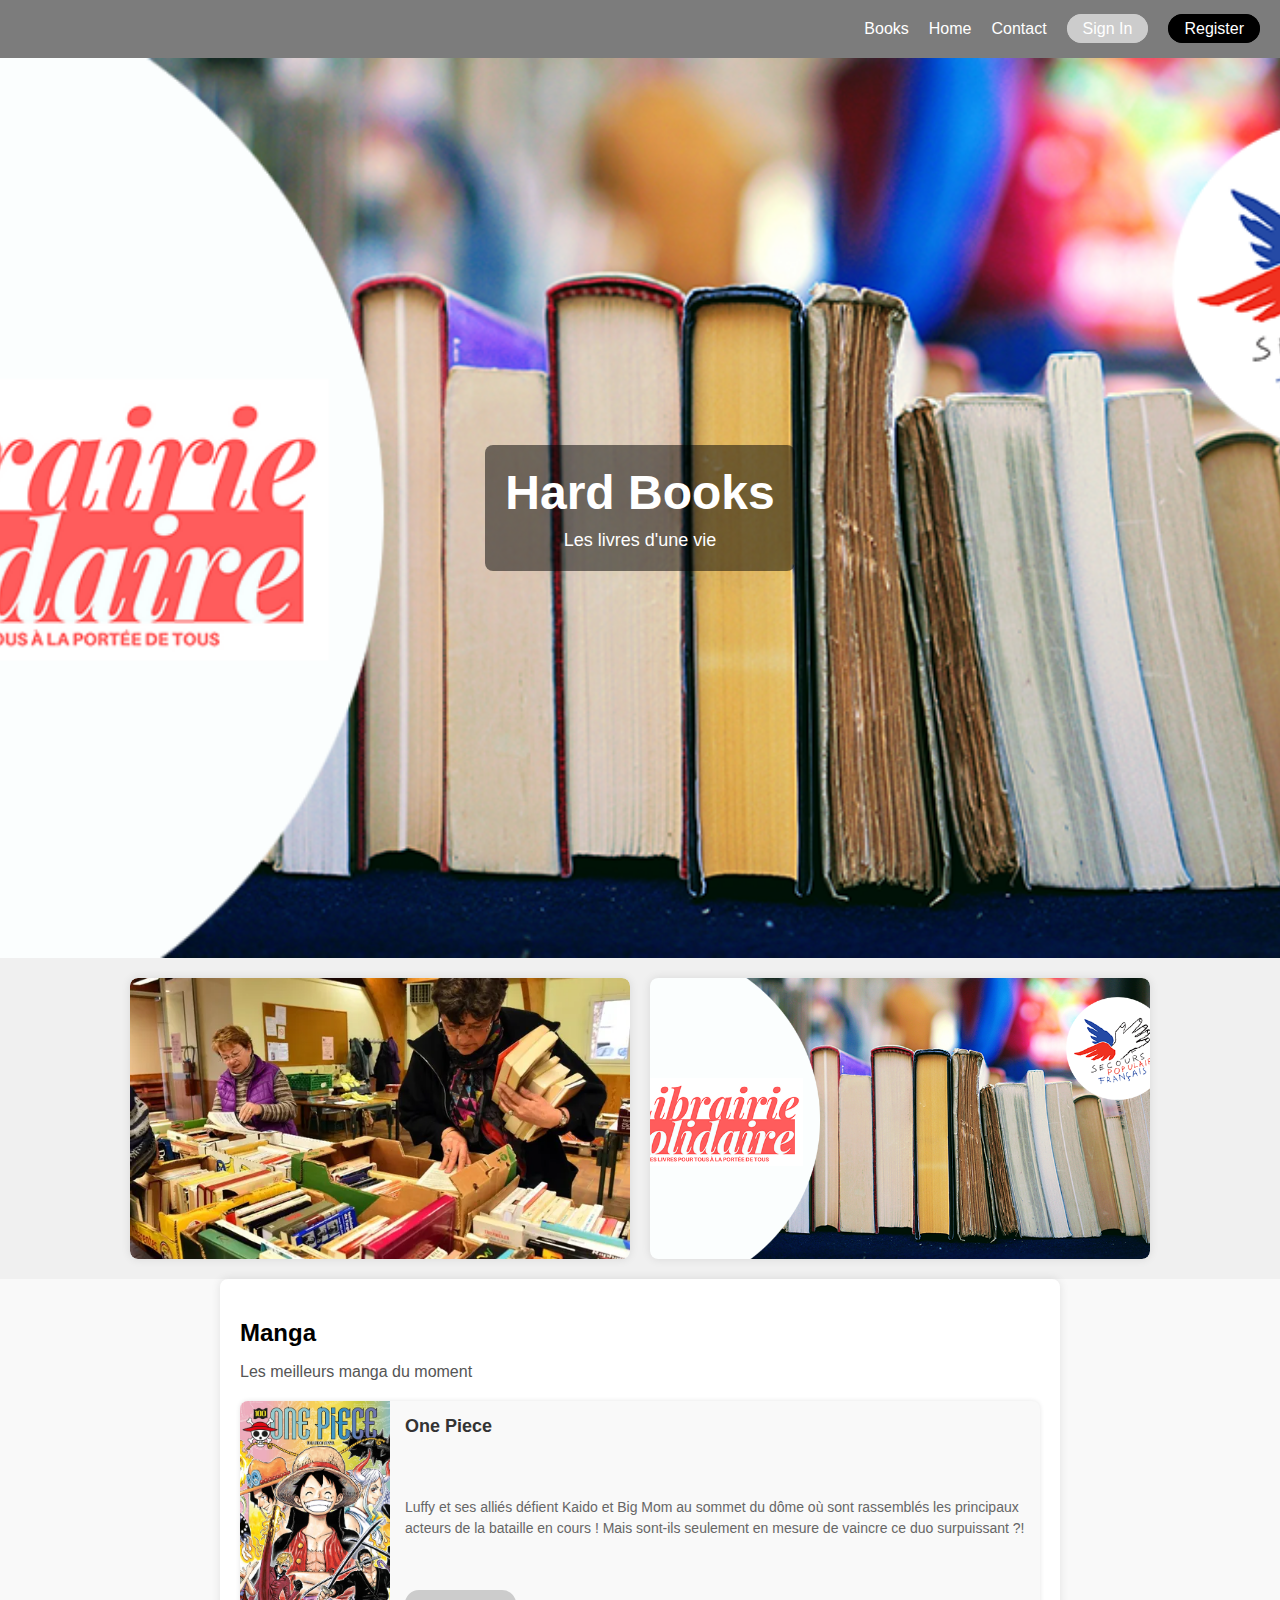
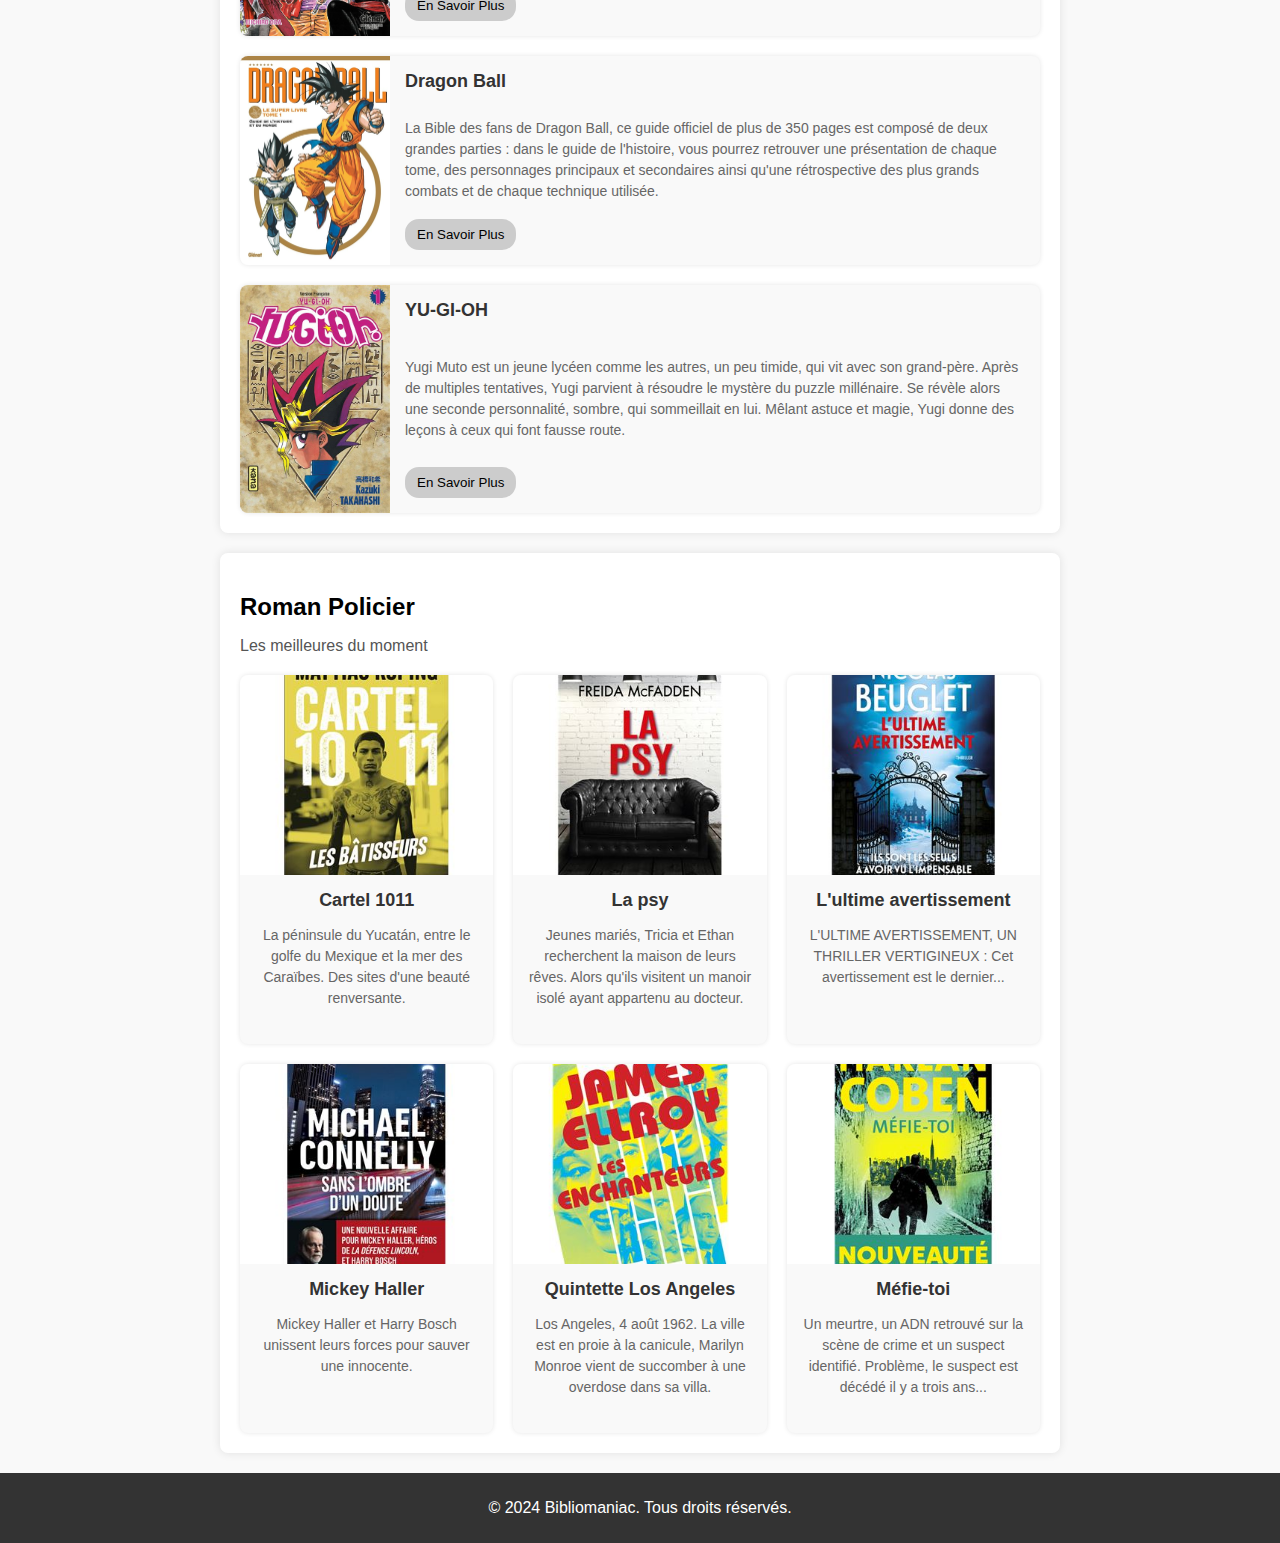
==== index.html @ d0b2e360 "Move index and correct paths" ====
<!DOCTYPE html>
<html lang="en">
	<head>
		<meta charset="UTF-8" />
		<meta name="viewport" content="width=device-width, initial-scale=1.0" />
		<title>Bibliomaniac</title>
		<link rel="stylesheet" href="/Front/css/style.css" />
	</head>
	<!--  -->
	<body>
		<header class="header">
			<div class="header-content">
				<nav class="navbar">
					<div class="navbar-toggle" id="navbar-toggle">☰</div>
					<ul class="navbar-menu" id="navbar-menu">
						<li><a href="/Front/html/allBooks.html">Books</a></li>
						<li><a href="index.html">Home</a></li>
						<li><a href="#">Contact</a></li>
						<li>
							<a href="/Front/html/login.html" class="btn btn-secondary"
								>Sign In</a
							>
						</li>
						<li>
							<a href="#" class="btn btn-primary">Register</a>
						</li>
					</ul>
				</nav>
			</div>
		</header>

		<main>
			<section class="hero">
				<div class="hero-content">
					<h1>Hard Books</h1>
					<p>Les livres d'une vie</p>
				</div>
			</section>

			<section class="image-section">
				<div class="image-container">
					<img src="Front/img/AssociationImg.webp" alt="Image Association" />
				</div>
				<div class="image-container">
					<img
						src="Front/img/Librairie_solidaire-secours-populaire-u-bordeaux-montaigne_max460x960.png"
						alt="Image Asso"
					/>
				</div>
			</section>

			<section class="manga-section">
				<h2>Manga</h2>
				<p>Les meilleurs manga du moment</p>
				<div class="manga-list">
					<article class="manga-item">
						<img
							src="Front/img/OnePiece.jpeg"
							alt="One Piece"
							class="manga-image"
						/>
						<div class="manga-content">
							<h3>One Piece</h3>
							<p>
								Luffy et ses alliés défient Kaido et Big Mom au sommet du dôme
								où sont rassemblés les principaux acteurs de la bataille en
								cours ! Mais sont-ils seulement en mesure de vaincre ce duo
								surpuissant ?!
							</p>
							<a href="/Front/html/OnePiece.html">
								<button class="btn">En Savoir Plus</button>
							</a>
						</div>
					</article>
					<article class="manga-item">
						<img
							src="Front/img/dragonBall.jpg"
							alt="Dragon Ball"
							class="manga-image"
						/>
						<div class="manga-content">
							<h3>Dragon Ball</h3>
							<p>
								La Bible des fans de Dragon Ball, ce guide officiel de plus de
								350 pages est composé de deux grandes parties : dans le guide de
								l'histoire, vous pourrez retrouver une présentation de chaque
								tome, des personnages principaux et secondaires ainsi qu'une
								rétrospective des plus grands combats et de chaque technique
								utilisée.
							</p>
							<a href="/Front/html/BooksDetail.html">
								<button class="btn">En Savoir Plus</button>
							</a>
						</div>
					</article>
					<article class="manga-item">
						<img
							src="Front/img/Yu-Gi-Oh-Tome-1.jpg"
							alt="YU-GI-OH"
							class="manga-image"
						/>
						<div class="manga-content">
							<h3>YU-GI-OH</h3>
							<p>
								Yugi Muto est un jeune lycéen comme les autres, un peu timide,
								qui vit avec son grand-père. Après de multiples tentatives, Yugi
								parvient à résoudre le mystère du puzzle millénaire. Se révèle
								alors une seconde personnalité, sombre, qui sommeillait en lui.
								Mêlant astuce et magie, Yugi donne des leçons à ceux qui font
								fausse route.
							</p>
							<a href="/Front/html/YuGiOh.html">
								<button class="btn">En Savoir Plus</button>
							</a>
						</div>
					</article>
				</div>
			</section>

			<section class="roman-section">
				<h2>Roman Policier</h2>
				<p>Les meilleures du moment</p>
				<div class="roman-list">
					<article class="roman-item">
						<img
							src="Front/img/Cartel.jpg"
							alt="Cartel 1011"
							class="roman-image"
						/>
						<div class="roman-content">
							<h3>Cartel 1011</h3>
							<p>
								La péninsule du Yucatán, entre le golfe du Mexique et la mer des
								Caraïbes. Des sites d'une beauté renversante.
							</p>
						</div>
					</article>
					<article class="roman-item">
						<img src="Front/img/La-psy.jpg" alt="La psy" class="roman-image" />
						<div class="roman-content">
							<h3>La psy</h3>
							<p>
								Jeunes mariés, Tricia et Ethan recherchent la maison de leurs
								rêves. Alors qu'ils visitent un manoir isolé ayant appartenu au
								docteur.
							</p>
						</div>
					</article>
					<article class="roman-item">
						<img
							src="Front/img/L-ultime-avertiement.jpg"
							alt="L'ultime avertissement"
							class="roman-image"
						/>
						<div class="roman-content">
							<h3>L'ultime avertissement</h3>
							<p>
								L'ULTIME AVERTISSEMENT, UN THRILLER VERTIGINEUX : Cet
								avertissement est le dernier...
							</p>
						</div>
					</article>
					<article class="roman-item">
						<img
							src="Front/img/Sans-l-ombre-d-un-doute.jpg"
							alt="Mickey Haller"
							class="roman-image"
						/>
						<div class="roman-content">
							<h3>Mickey Haller</h3>
							<p>
								Mickey Haller et Harry Bosch unissent leurs forces pour sauver
								une innocente.
							</p>
						</div>
					</article>
					<article class="roman-item">
						<img
							src="Front/img/Les-Enchanteurs.jpg"
							alt="Quintette Los Angeles"
							class="roman-image"
						/>
						<div class="roman-content">
							<h3>Quintette Los Angeles</h3>
							<p>
								Los Angeles, 4 août 1962. La ville est en proie à la canicule,
								Marilyn Monroe vient de succomber à une overdose dans sa villa.
							</p>
						</div>
					</article>
					<article class="roman-item">
						<img
							src="Front/img/Mefie-toi.jpg"
							alt="Méfie-toi"
							class="roman-image"
						/>
						<div class="roman-content">
							<h3>Méfie-toi</h3>
							<p>
								Un meurtre, un ADN retrouvé sur la scène de crime et un suspect
								identifié. Problème, le suspect est décédé il y a trois ans...
							</p>
						</div>
					</article>
				</div>
			</section>
		</main>

		<footer>
			<p>© 2024 Bibliomaniac. Tous droits réservés.</p>
		</footer>

		<script>
			document
				.getElementById('navbar-toggle')
				.addEventListener('click', function () {
					const navbarMenu = document.getElementById('navbar-menu');
					navbarMenu.classList.toggle('show');
				});
		</script>
	</body>
</html>
---- Front/css/style.css ----
body {
    font-family: 'Arial', sans-serif;
    margin: 0;
    padding: 0;
    background-color: #f9f9f9;
}

/* Header */
.header {
    position: relative;
    text-align: center;
    color: white;
}

.header-content {
    display: flex;
    justify-content: end;
    position: relative;
    z-index: 2;
    background: rgba(0, 0, 0, 0.5);
    padding: 20px;
}

.navbar {
    display: flex;
    justify-content: space-between;
    align-items: center;
}

.navbar-menu {
    list-style: none;
    padding: 0;
    display: flex;
    gap: 20px;
    margin: 0;
}

.navbar a {
    color: white;
    text-decoration: none;
}

/* Menu burger */
.navbar-toggle {
    display: none;
    font-size: 24px;
    cursor: pointer;
    color: white;
}

/* Responsive Styling menu burger*/
@media (max-width: 768px) {
    .navbar-menu {
        display: none;
        flex-direction: column;
        background-color: rgba(0, 0, 0, 0.8);
        position: absolute;
        top: 100%;
        left: 0;
        right: 0;
        padding: 10px 0;
        z-index: 1;
    }

    .navbar-menu.show {
        display: flex;
    }

    .navbar-toggle {
        display: block;
    }
}

/* Bouton Sign In */
.btn-secondary {
    background-color: #cccccc;
    color: black;
    border: 1px solid #cccccc;
    transition: background-color 0.3s ease, color 0.3s ease;
}

.btn-secondary:hover {
    background-color: #aaaaaa;
    color: white;
}

/* Bouton Register */
.btn-primary {
    background-color: #000000;
    color: white;
    border: 1px solid #000000;
    transition: background-color 0.3s ease, color 0.3s ease;
}

.btn-primary:hover {
    background-color: #333333;
    color: #f0f0f0;
}


.btn {
    padding: 5px 15px;
    border-radius: 20px;
}

/* Section image avec le h1 et h2 */
.hero {
    position: relative;
    left: 0;
    min-height: 100vh;
    background: url('../img/Librairie_solidaire-secours-populaire-u-bordeaux-montaigne_max460x960.png') no-repeat center center/cover;
    display: flex;
    align-items: center;
    justify-content: center;
    text-align: center;
    color: white;
    margin-left: auto;
}

.hero-content {
    background: rgba(0, 0, 0, 0.5);
    padding: 20px;
    border-radius: 8px;
}

.hero h1 {
    font-size: 48px;
    margin: 0;
}

.hero p {
    font-size: 18px;
    margin: 10px 0 0;
}

/* Responcive pour les téléphones */
@media (max-width: 768px) {
    .hero {
        width: 100%;
        margin-left: 0;
        background-size: cover;
        height: 60vh;
    }
}

/* Section images */
.image-section {
    display: flex;
    gap: 20px;
    padding: 20px;
    justify-content: center;
    align-items: center;
    background-color: #f0f0f0;
}

.image-container {
    flex: 1;
    max-width: 500px;
    aspect-ratio: 16 / 9;
    /* Pour que les div est la même dimension */
    overflow: hidden;
    border-radius: 8px;
    box-shadow: 0px 0px 10px rgba(0, 0, 0, 0.1);
}

.image-container img {
    width: 100%;
    height: 100%;
    object-fit: cover;
    border-radius: 8px;
}

/* Responsive Styling */
@media (max-width: 768px) {
    .image-section {
        flex-direction: column;
        gap: 20px;
    }
}

/* Section Manga */
.manga-section {
    background: #ffffff;
    border-radius: 8px;
    padding: 20px;
    max-width: 800px;
    margin: 0 auto;
    box-shadow: 0px 0px 10px rgba(0, 0, 0, 0.1);
}

.manga-section h2 {
    font-size: 24px;
    margin-bottom: 10px;
}

.manga-section p {
    font-size: 16px;
    color: #555;
    margin-bottom: 20px;
}

.manga-list {
    display: flex;
    flex-direction: column;
    gap: 20px;
}

.manga-item {
    display: flex;
    background: #f9f9f9;
    border-radius: 8px;
    box-shadow: 0px 0px 5px rgba(0, 0, 0, 0.1);
    overflow: hidden;
}

.manga-image {
    width: 150px;
    height: auto;
    object-fit: cover;
}

.manga-content {
    padding: 15px;
    display: flex;
    flex-direction: column;
    justify-content: space-between;
}

.manga-content h3 {
    margin-top: 0;
    margin-bottom: 10px;
    font-size: 18px;
    color: #333;
}

.manga-content p {
    font-size: 14px;
    color: #666;
    margin-bottom: 15px;
    line-height: 1.5;
}

/* Boutons En savoir plus */
.manga-content .btn {
    align-self: start;
    background: #cccccc;
    color: black;
    border: none;
    padding: 8px 12px;
    border-radius: 14px;
    cursor: pointer;
    transition: background-color 0.3s ease;
}

.manga-content .btn:hover {
    background: #aaaaaa;
}

/* Section Roman Policier */
.roman-section {
    background: #ffffff;
    border-radius: 8px;
    padding: 20px;
    max-width: 800px;
    margin: 20px auto;
    box-shadow: 0px 0px 10px rgba(0, 0, 0, 0.1);
}

.roman-section h2 {
    font-size: 24px;
    margin-bottom: 10px;
}

.roman-section p {
    font-size: 16px;
    color: #555;
    margin-bottom: 20px;
}

.roman-list {
    display: grid;
    grid-template-columns: repeat(auto-fit, minmax(250px, 1fr));
    gap: 20px;
}

.roman-item {
    background: #f9f9f9;
    border-radius: 8px;
    box-shadow: 0px 0px 5px rgba(0, 0, 0, 0.1);
    overflow: hidden;
    display: flex;
    flex-direction: column;
    align-items: center;
    text-align: center;
}

.roman-image {
    width: 100%;
    height: 200px;
    object-fit: cover;
}

.roman-content {
    padding: 15px;
}

.roman-content h3 {
    margin-top: 0;
    margin-bottom: 10px;
    font-size: 18px;
    color: #333;
}

.roman-content p {
    font-size: 14px;
    color: #666;
    line-height: 1.5;
}

/* Footer class */
footer {
    background: #333;
    color: white;
    text-align: center;
    padding: 10px;
}
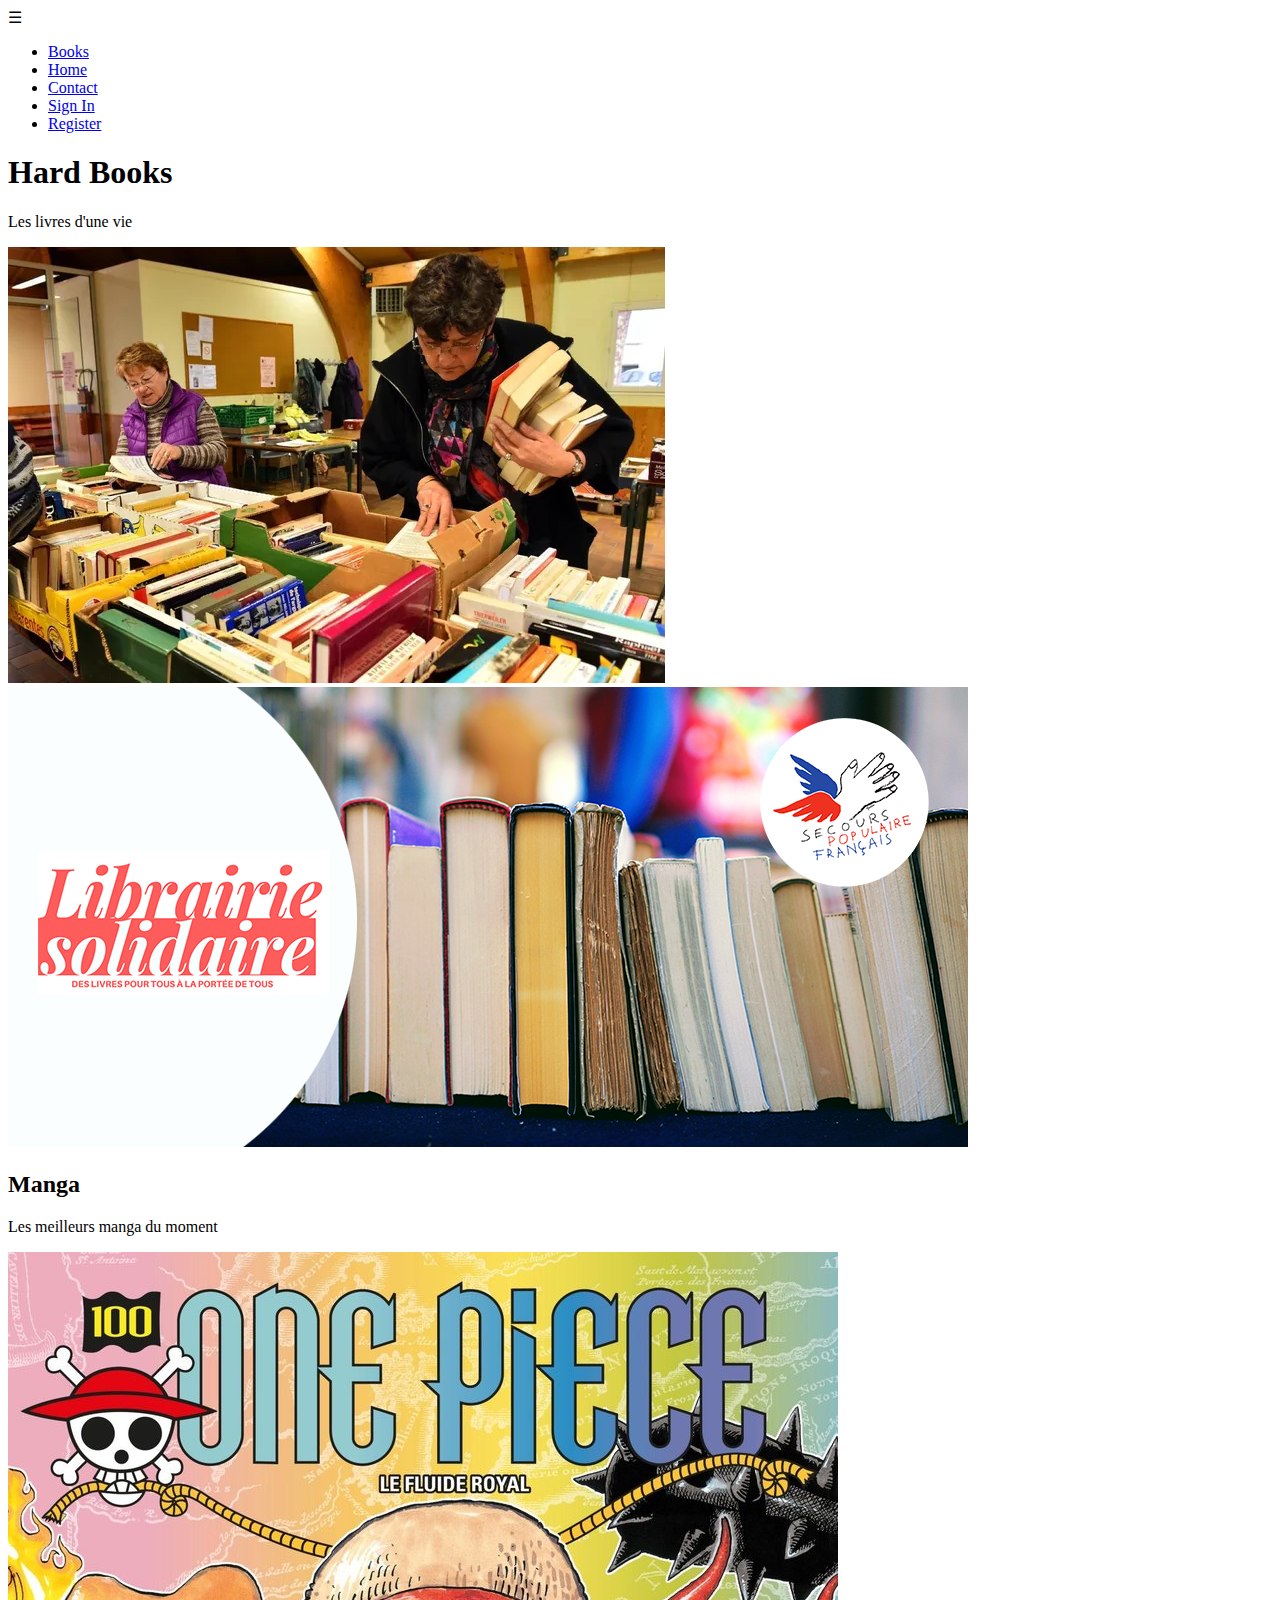
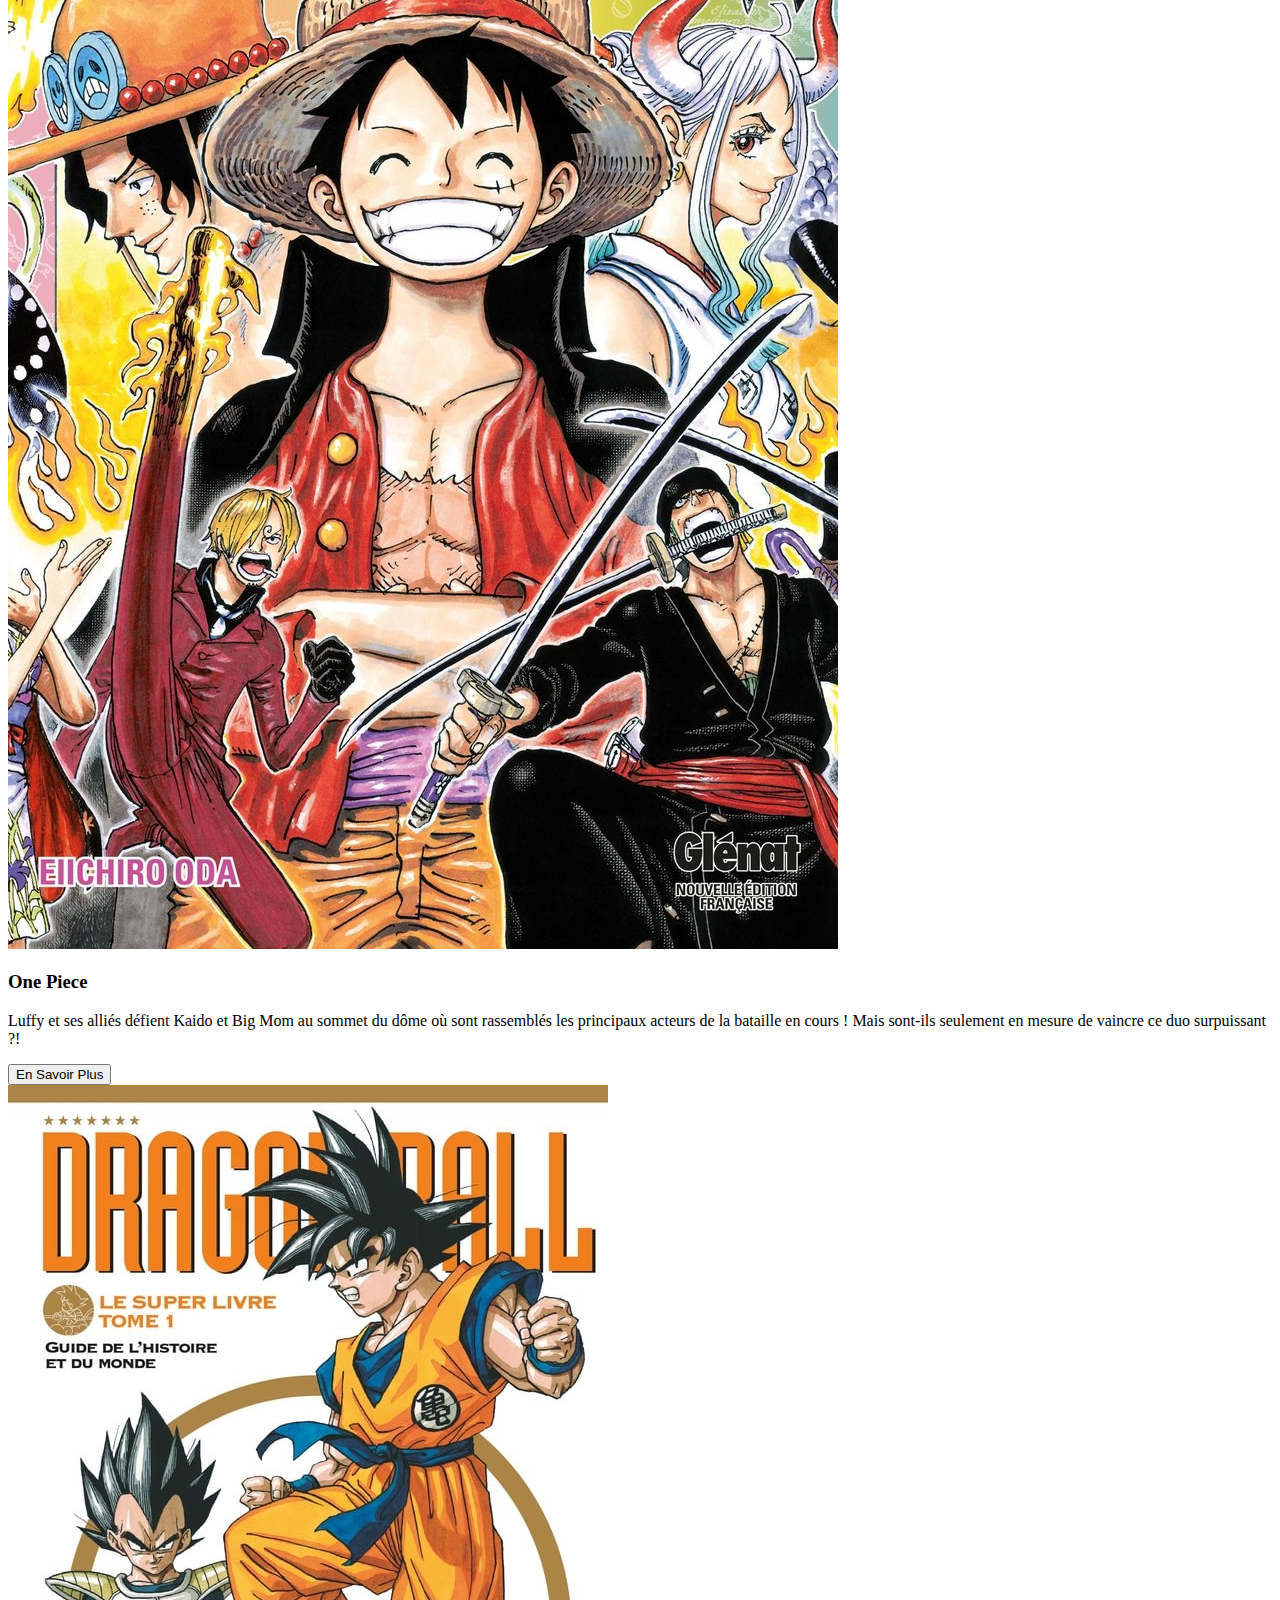
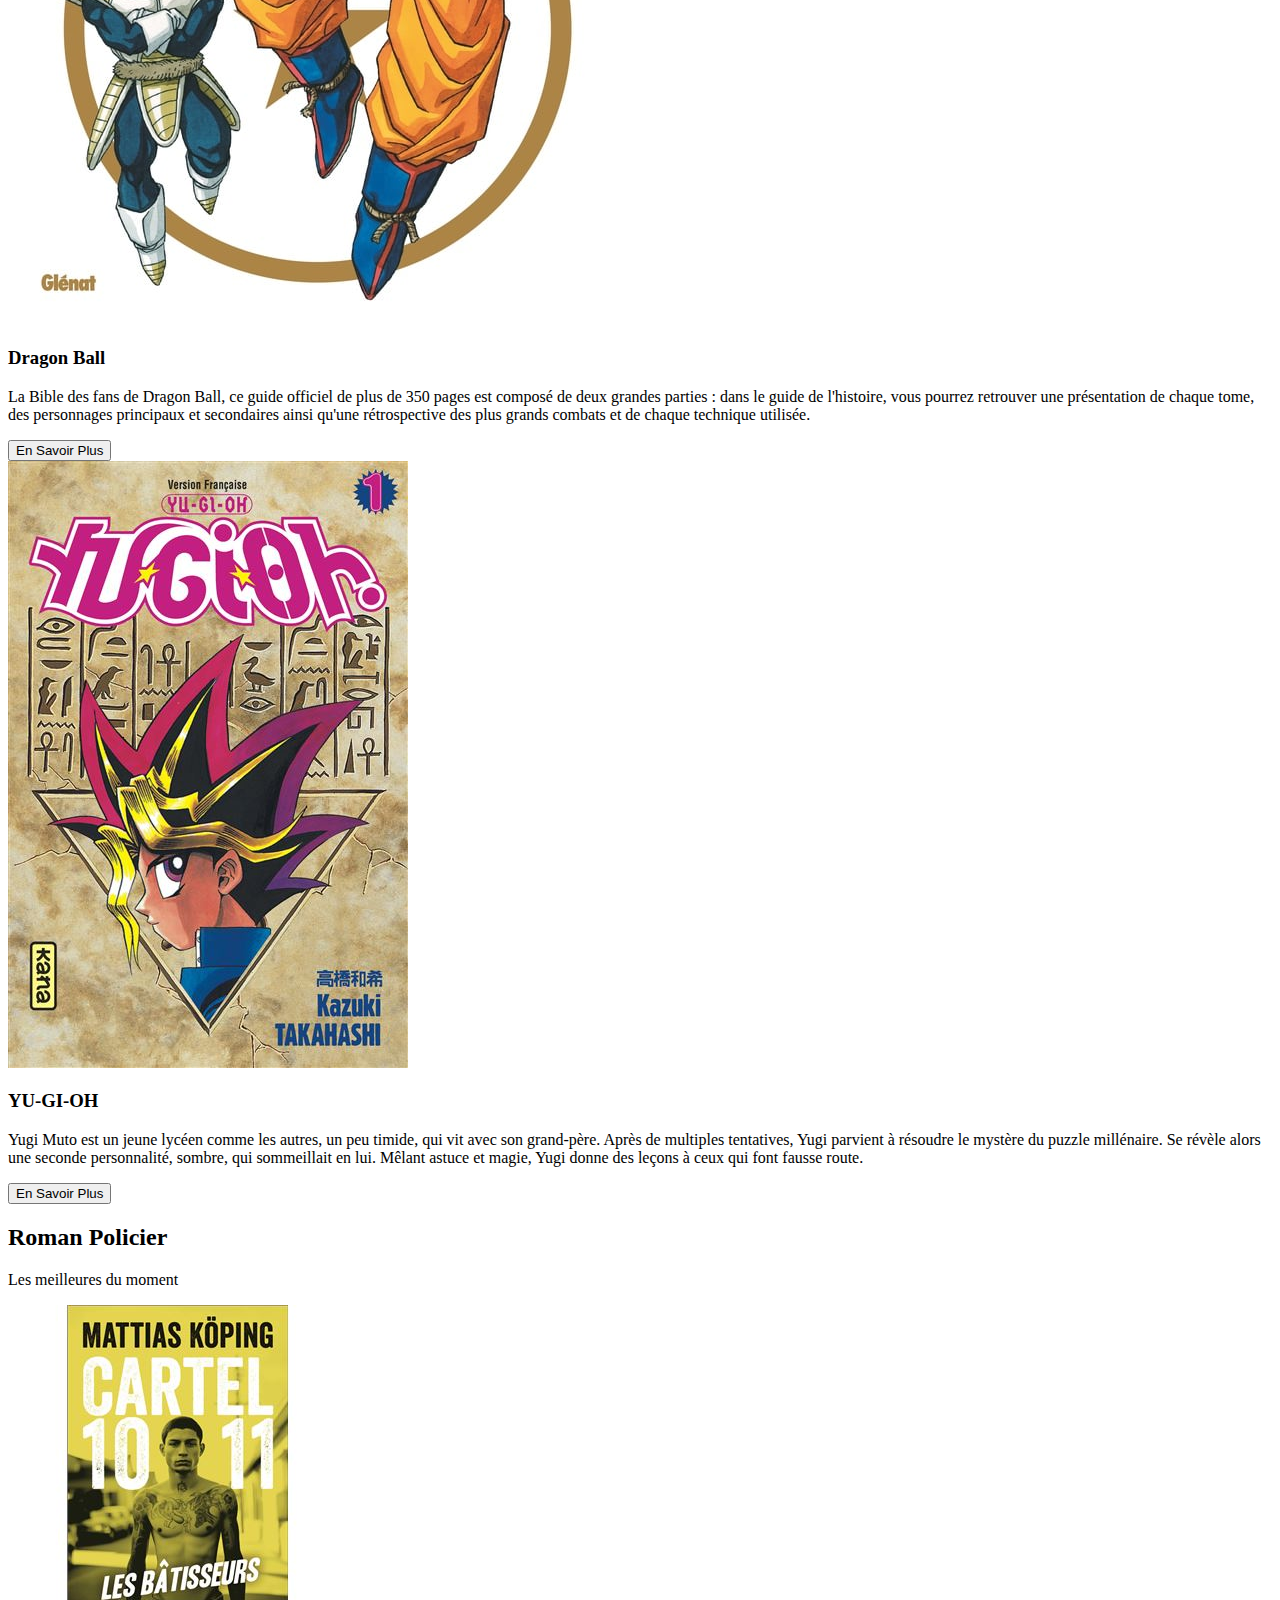
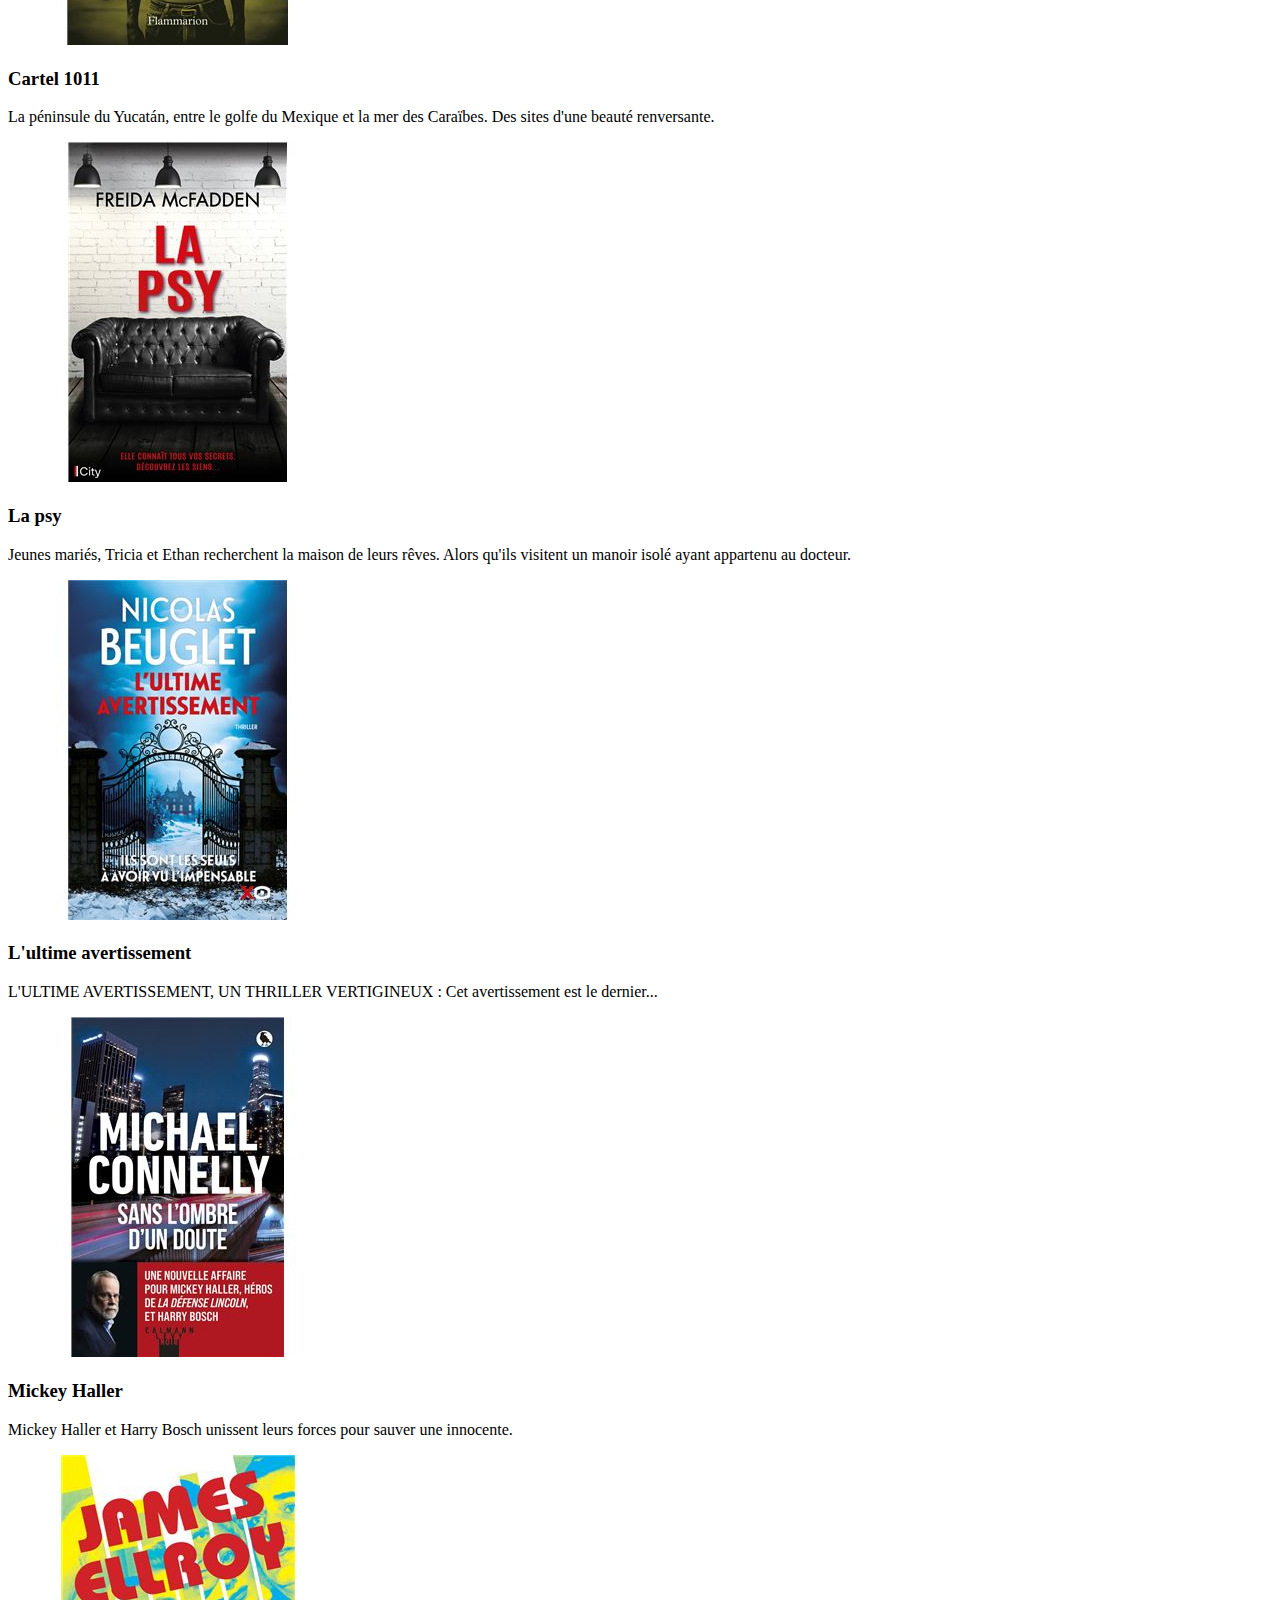
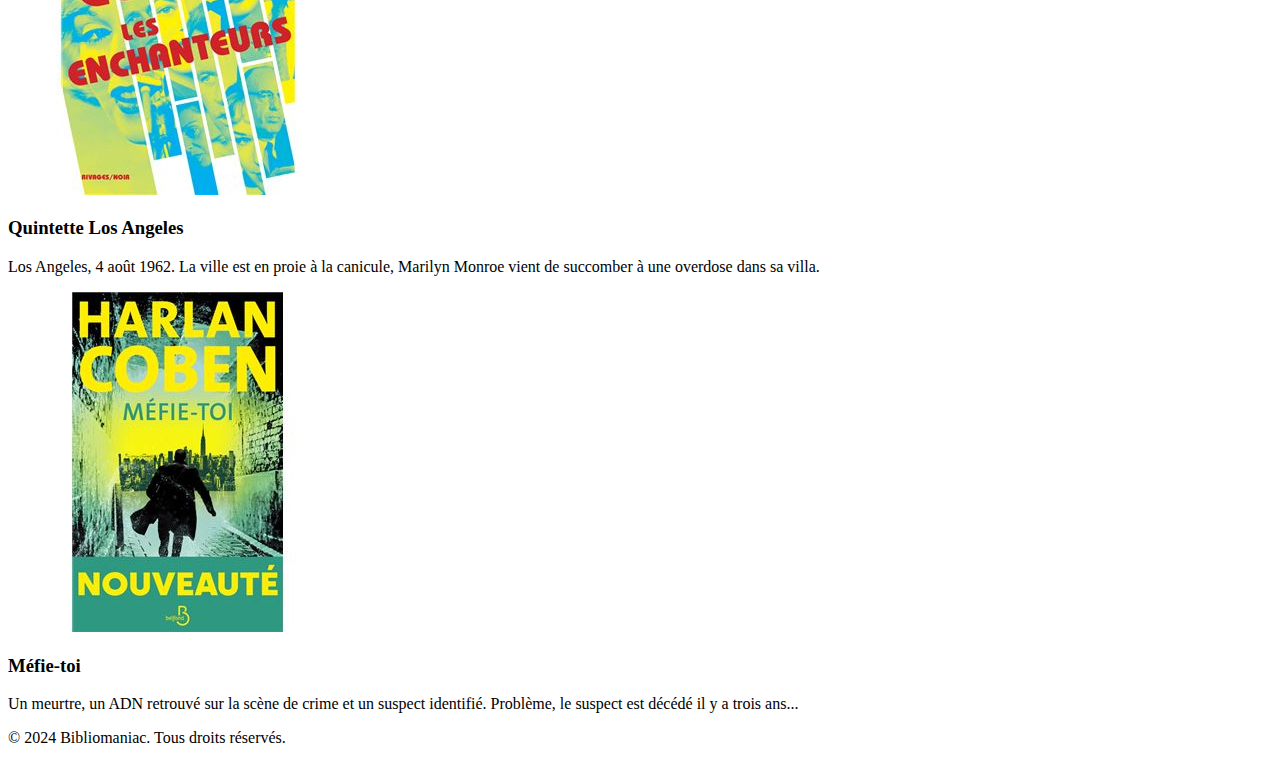
==== commit 893105bf: "Correct paths" ====
--- a/index.html
+++ b/index.html
@@ -4,7 +4,7 @@
 		<meta charset="UTF-8" />
 		<meta name="viewport" content="width=device-width, initial-scale=1.0" />
 		<title>Bibliomaniac</title>
-		<link rel="stylesheet" href="/Front/css/style.css" />
+		<link rel="stylesheet" href="style.css" />
 	</head>
 	<!--  -->
 	<body>
@@ -13,7 +13,7 @@
 				<nav class="navbar">
 					<div class="navbar-toggle" id="navbar-toggle">☰</div>
 					<ul class="navbar-menu" id="navbar-menu">
-						<li><a href="/Front/html/allBooks.html">Books</a></li>
+						<li><a href="Front/html/allBooks.html">Books</a></li>
 						<li><a href="index.html">Home</a></li>
 						<li><a href="#">Contact</a></li>
 						<li>
@@ -67,7 +67,7 @@
 								cours ! Mais sont-ils seulement en mesure de vaincre ce duo
 								surpuissant ?!
 							</p>
-							<a href="/Front/html/OnePiece.html">
+							<a href="Front/html/OnePiece.html">
 								<button class="btn">En Savoir Plus</button>
 							</a>
 						</div>
@@ -88,7 +88,7 @@
 								rétrospective des plus grands combats et de chaque technique
 								utilisée.
 							</p>
-							<a href="/Front/html/BooksDetail.html">
+							<a href="Front/html/BooksDetail.html">
 								<button class="btn">En Savoir Plus</button>
 							</a>
 						</div>
@@ -109,7 +109,7 @@
 								Mêlant astuce et magie, Yugi donne des leçons à ceux qui font
 								fausse route.
 							</p>
-							<a href="/Front/html/YuGiOh.html">
+							<a href="Front/html/YuGiOh.html">
 								<button class="btn">En Savoir Plus</button>
 							</a>
 						</div>
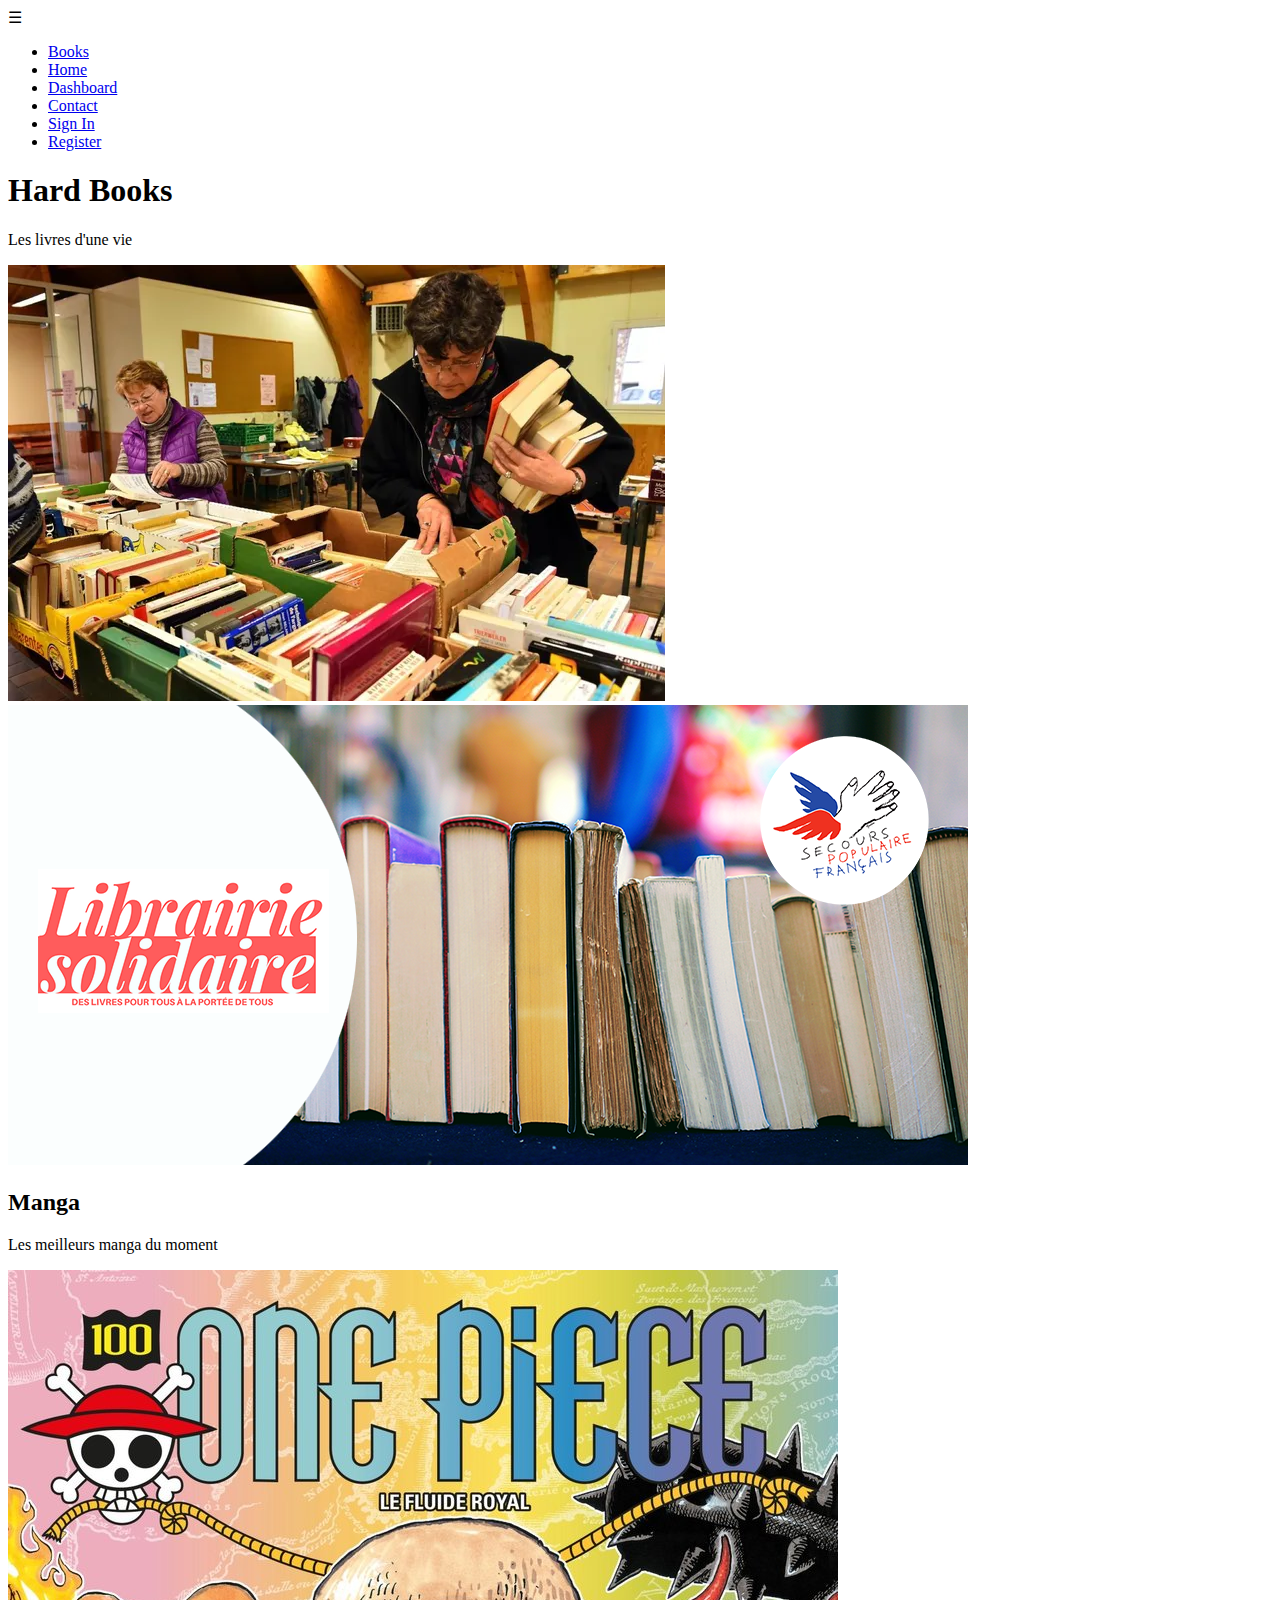
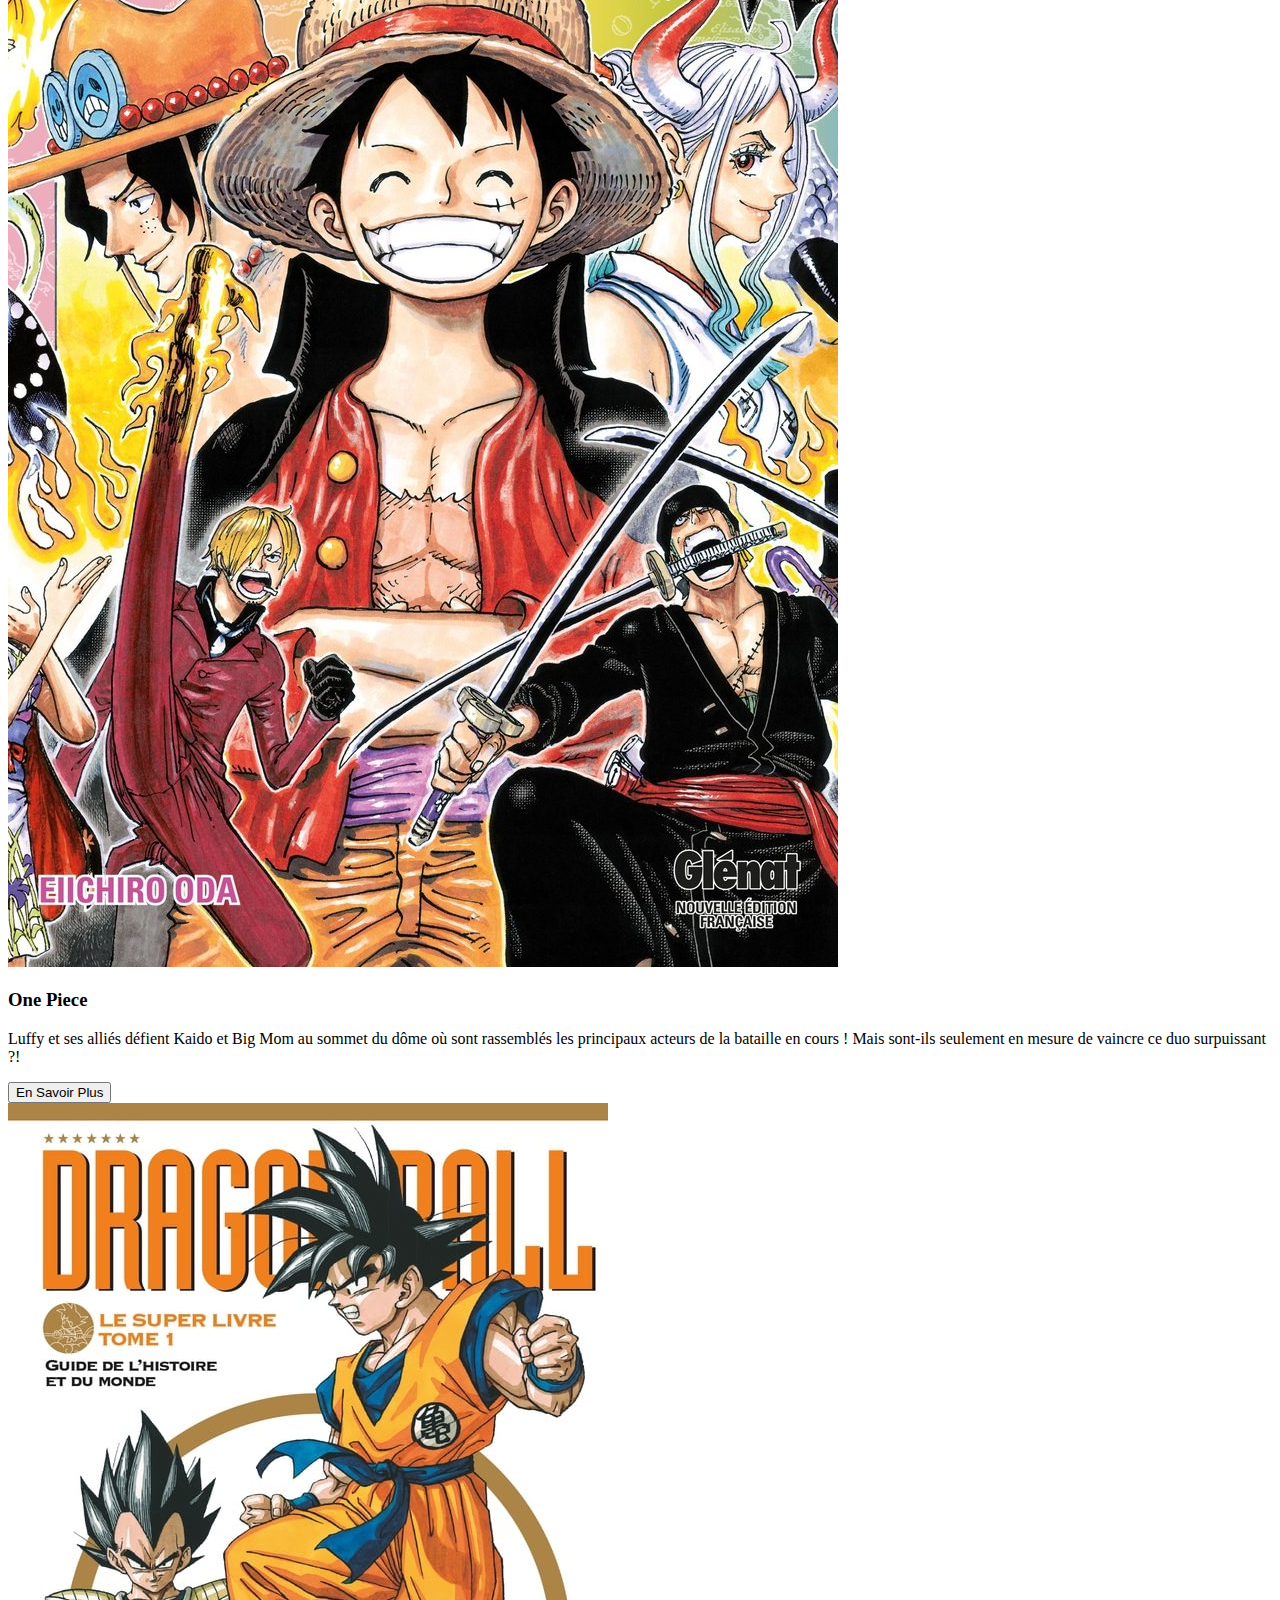
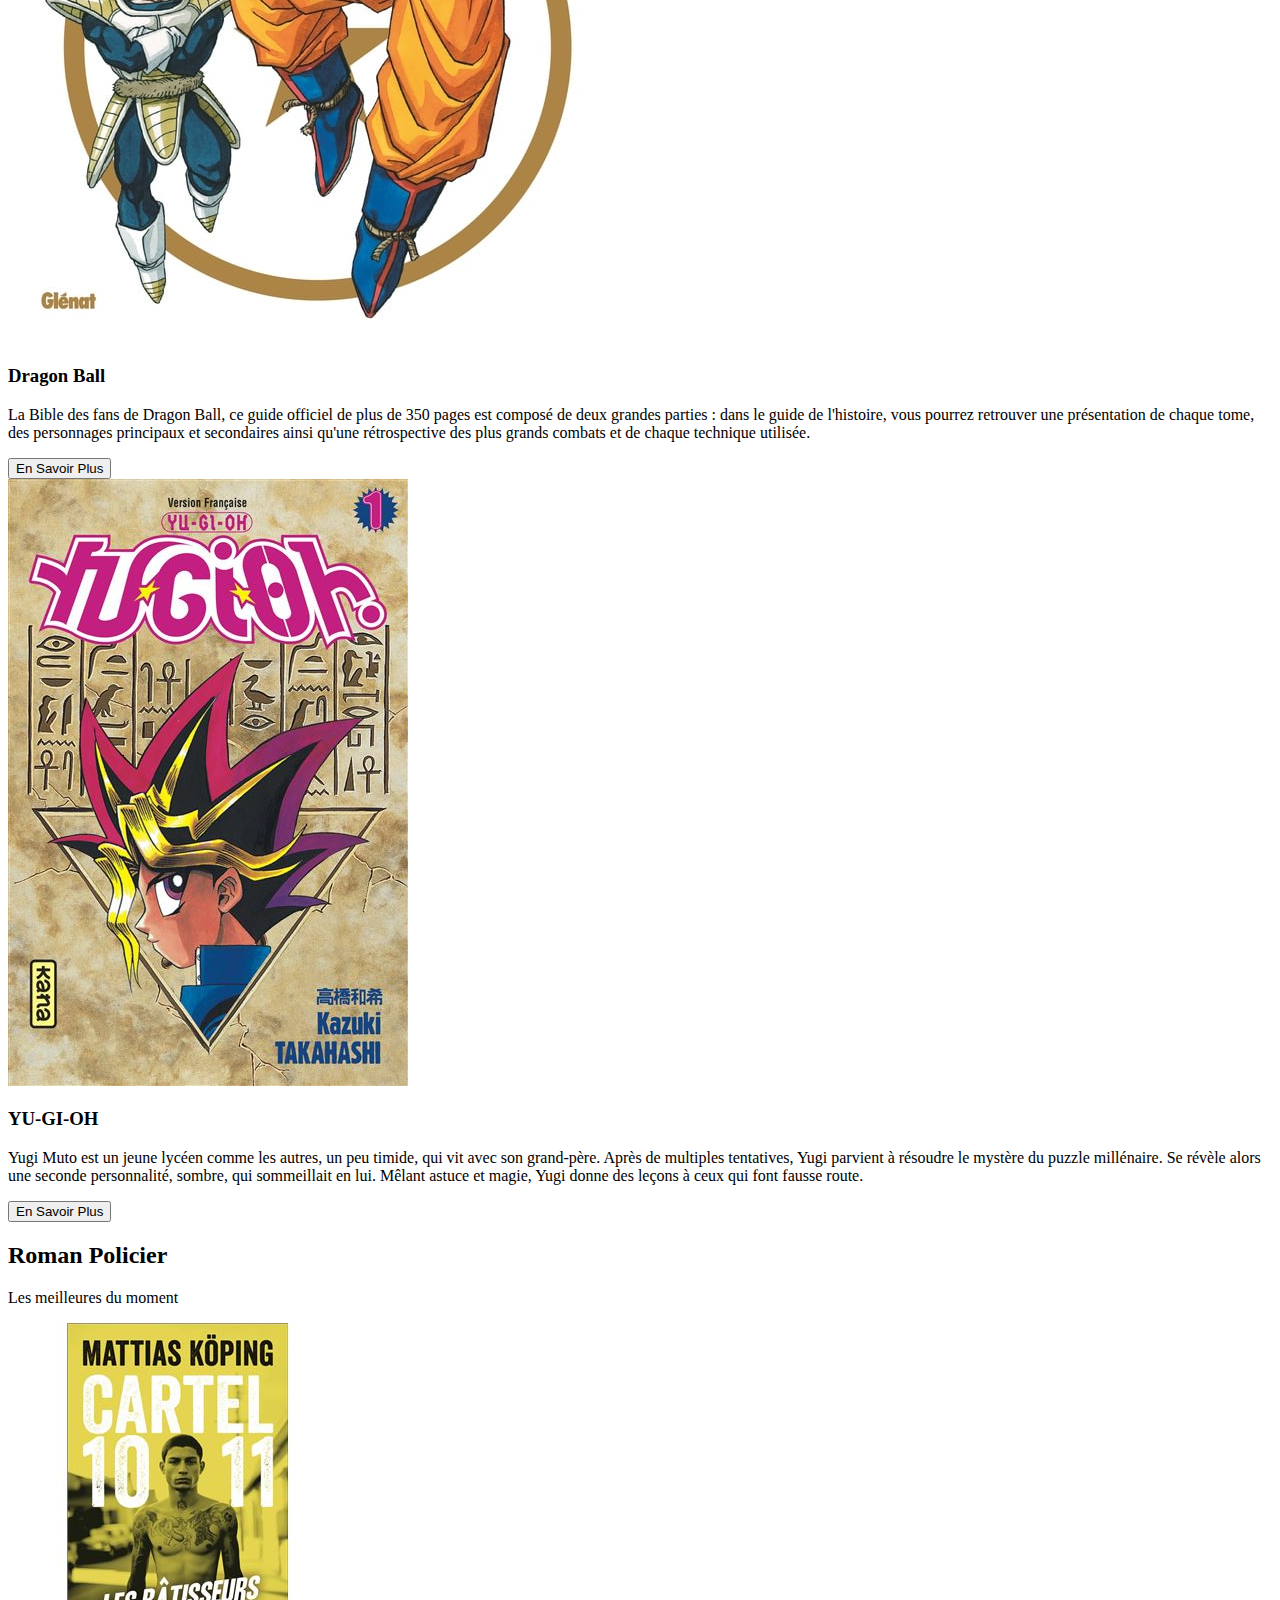
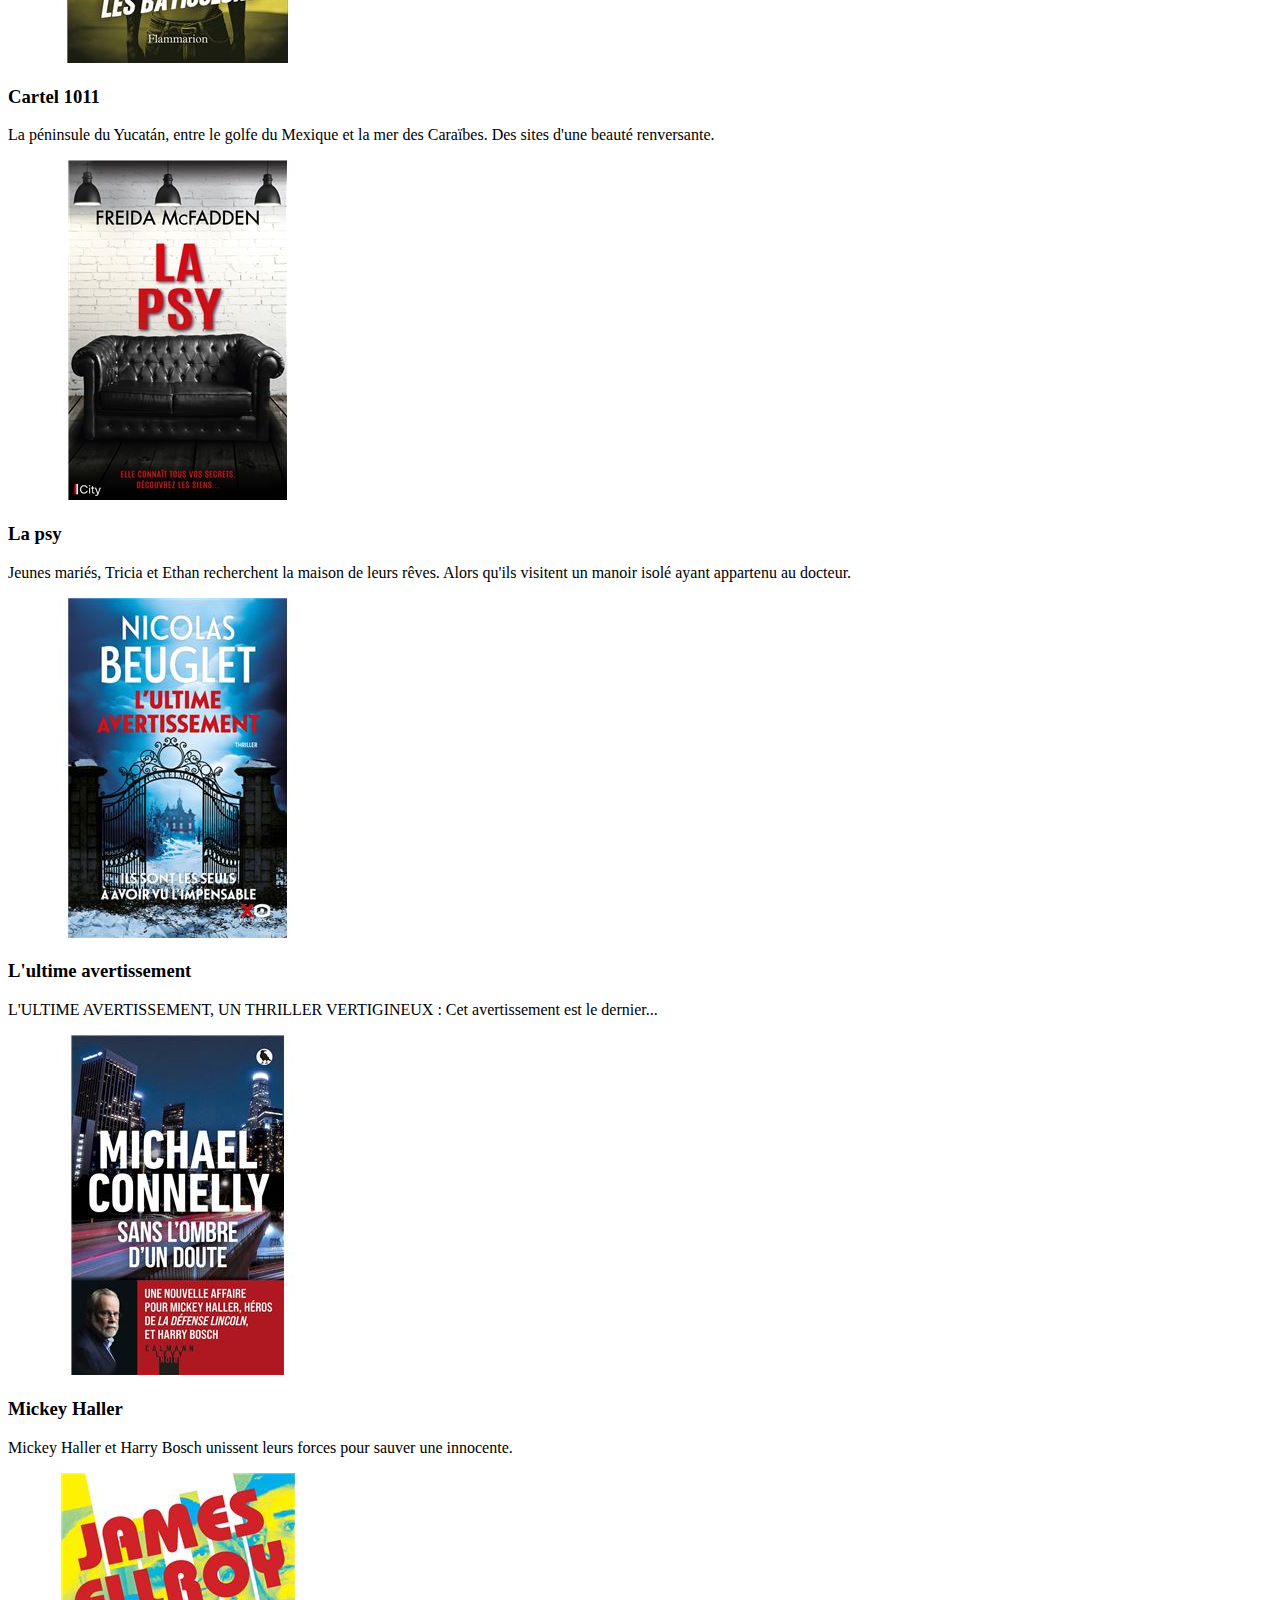
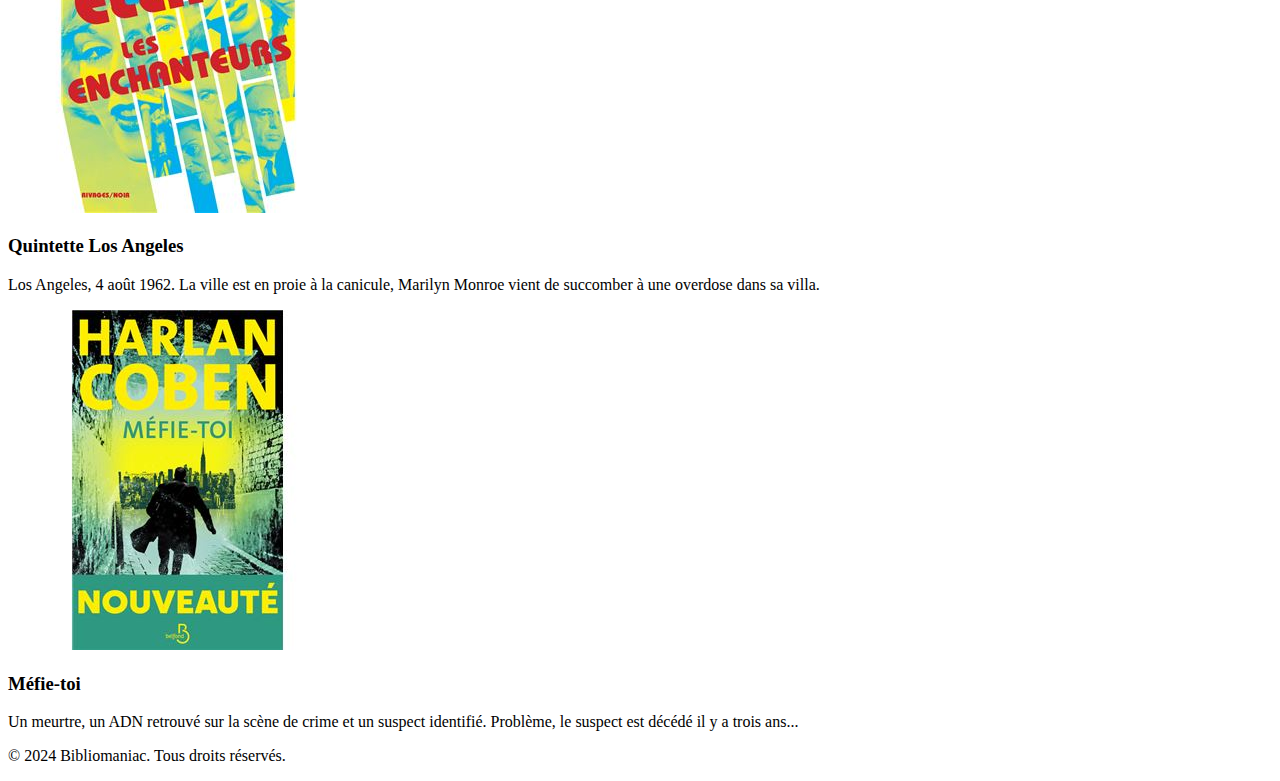
==== commit 5d8fbf03: "Add dashboard to path" ====
--- a/index.html
+++ b/index.html
@@ -15,9 +15,10 @@
 					<ul class="navbar-menu" id="navbar-menu">
 						<li><a href="Front/html/allBooks.html">Books</a></li>
 						<li><a href="index.html">Home</a></li>
+						<li><a href="/Front/css/dashboard.css">Dashboard</a></li>
 						<li><a href="#">Contact</a></li>
 						<li>
-							<a href="/Front/html/login.html" class="btn btn-secondary"
+							<a href="Front/html/login.html" class="btn btn-secondary"
 								>Sign In</a
 							>
 						</li>
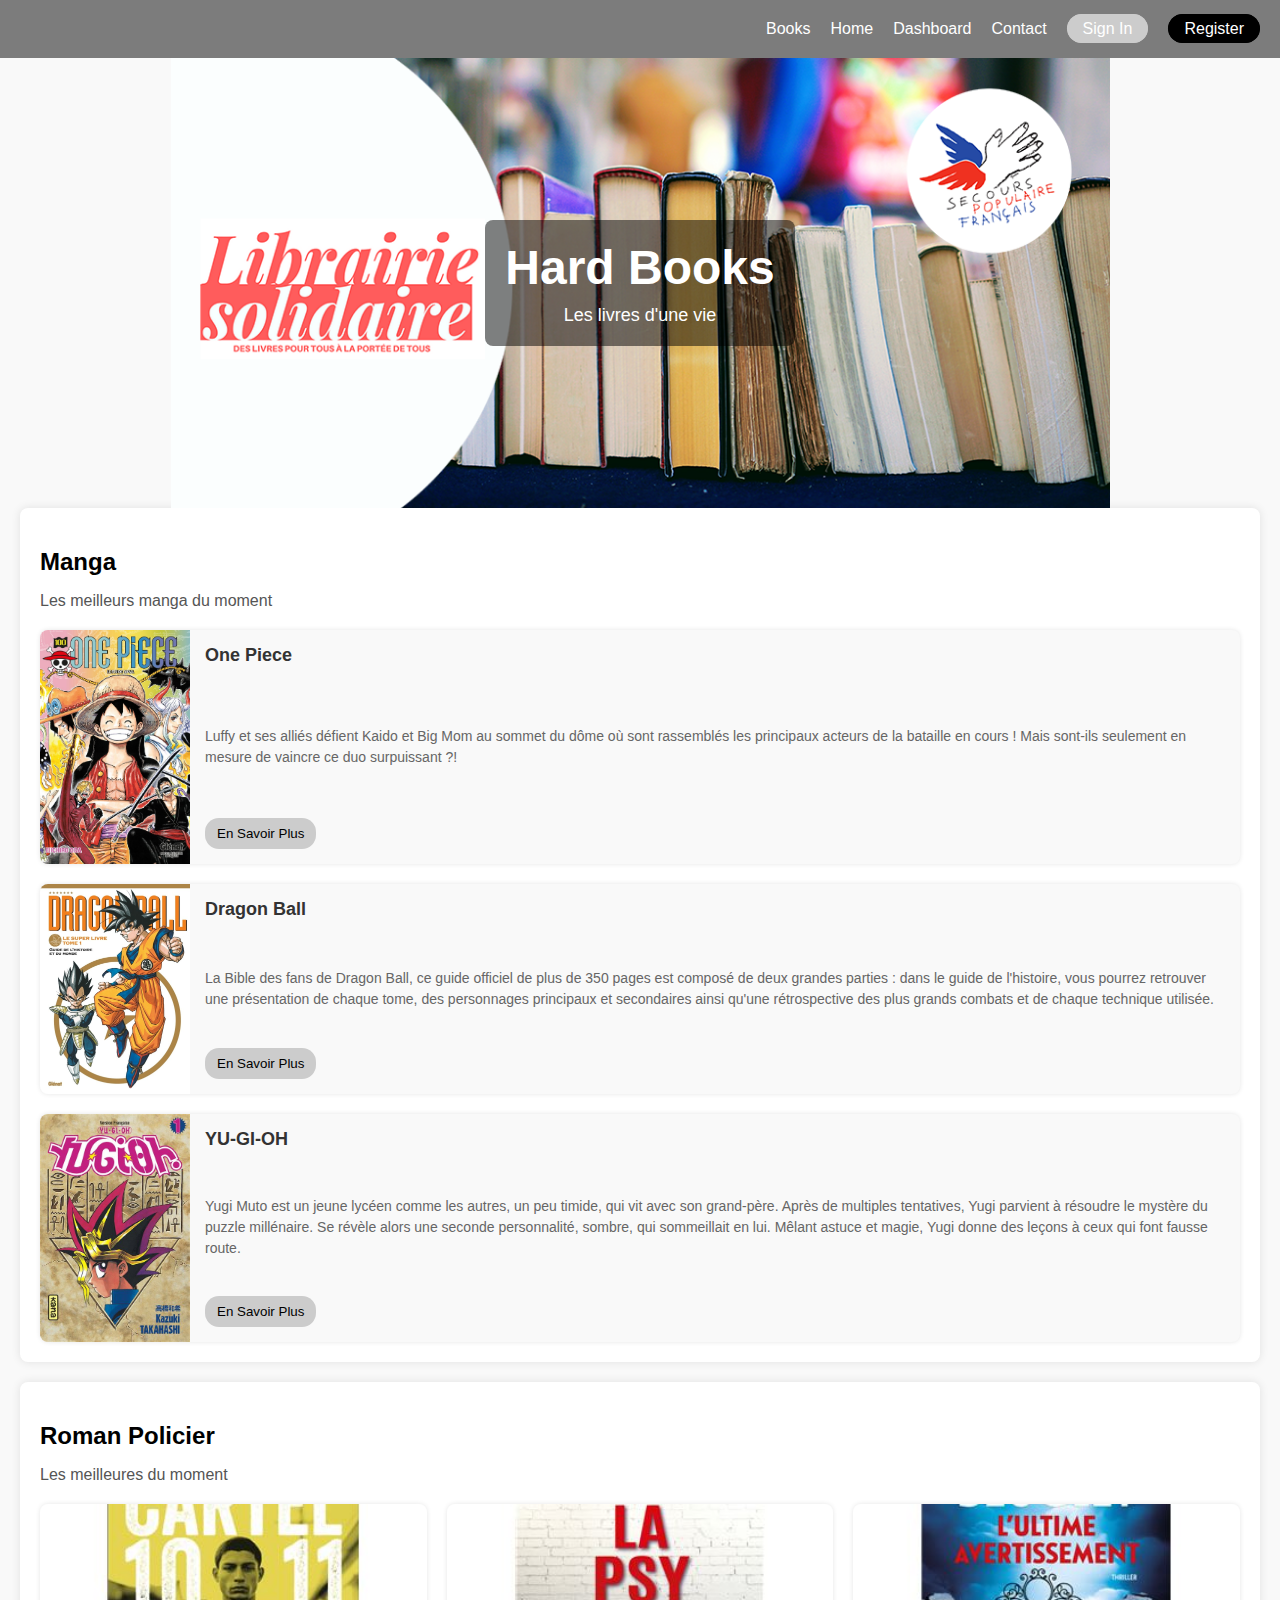
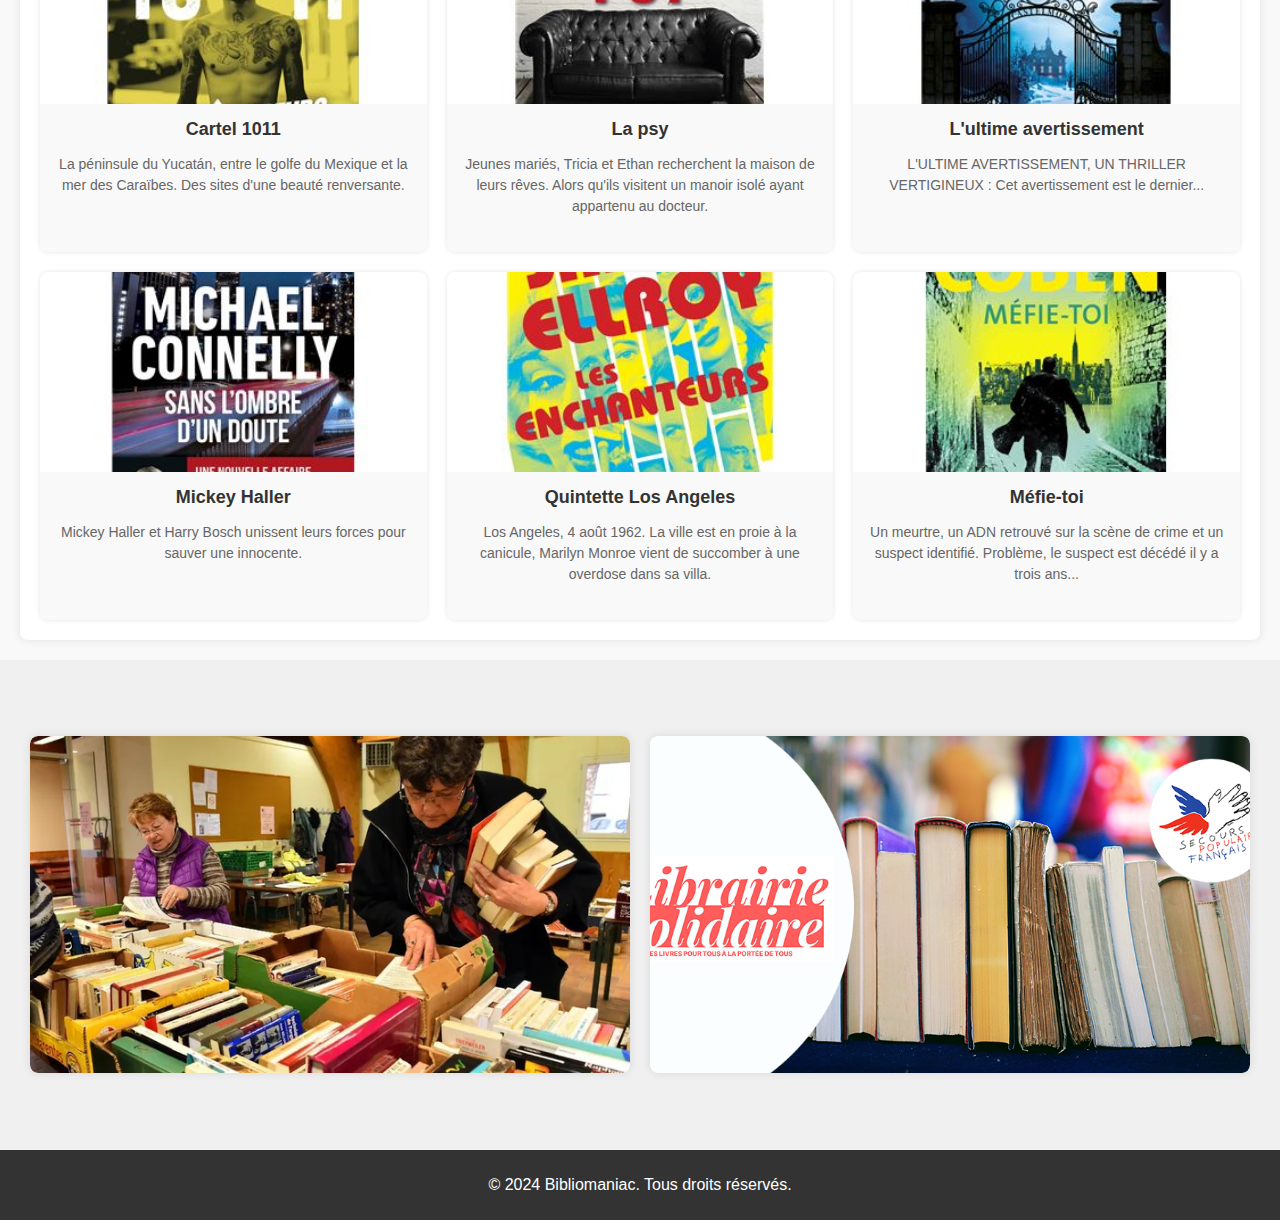
==== commit 5071fddf: "APITEST.html" ====
--- a/index.html
+++ b/index.html
@@ -15,7 +15,7 @@
 					<ul class="navbar-menu" id="navbar-menu">
 						<li><a href="Front/html/allBooks.html">Books</a></li>
 						<li><a href="index.html">Home</a></li>
-						<li><a href="/Front/css/dashboard.css">Dashboard</a></li>
+						<li><a href="Front/html/dashboard.html">Dashboard</a></li>
 						<li><a href="#">Contact</a></li>
 						<li>
 							<a href="Front/html/login.html" class="btn btn-secondary"
@@ -38,18 +38,7 @@
 				</div>
 			</section>
 
-			<section class="image-section">
-				<div class="image-container">
-					<img src="Front/img/AssociationImg.webp" alt="Image Association" />
-				</div>
-				<div class="image-container">
-					<img
-						src="Front/img/Librairie_solidaire-secours-populaire-u-bordeaux-montaigne_max460x960.png"
-						alt="Image Asso"
-					/>
-				</div>
-			</section>
-
+			
 			<section class="manga-section">
 				<h2>Manga</h2>
 				<p>Les meilleurs manga du moment</p>
@@ -60,7 +49,7 @@
 							alt="One Piece"
 							class="manga-image"
 						/>
-						<div class="manga-content">
+						<div class="manga-content">	
 							<h3>One Piece</h3>
 							<p>
 								Luffy et ses alliés défient Kaido et Big Mom au sommet du dôme
@@ -205,6 +194,18 @@
 					</article>
 				</div>
 			</section>
+			<section class="image-section">
+				<div class="image-container">
+					<img src="Front/img/AssociationImg.webp" alt="Image Association" />
+				</div>
+				<div class="image-container">
+					<img
+						src="Front/img/Librairie_solidaire-secours-populaire-u-bordeaux-montaigne_max460x960.png"
+						alt="Image Asso"
+					/>
+				</div>
+			</section>
+
 		</main>
 
 		<footer>
--- a/style.css
+++ b/style.css
@@ -0,0 +1,337 @@
+body {
+	font-family: 'Arial', sans-serif;
+	margin: 0;
+	padding: 0;
+	background-color: #f9f9f9;
+}
+
+/* Header */
+.header {
+	position: relative;
+	text-align: center;
+	color: white;
+}
+
+.header-content {
+	display: flex;
+	justify-content: end;
+	position: relative;
+	z-index: 2;
+	background: rgba(0, 0, 0, 0.5);
+	padding: 20px;
+}
+
+.navbar {
+	display: flex;
+	justify-content: space-between;
+	align-items: center;
+}
+
+.navbar-menu {
+	list-style: none;
+	padding: 0;
+	display: flex;
+	gap: 20px;
+	margin: 0;
+}
+
+.navbar a {
+	color: white;
+	text-decoration: none;
+}
+
+/* Menu burger */
+.navbar-toggle {
+	display: none;
+	font-size: 24px;
+	cursor: pointer;
+	color: white;
+}
+
+
+/* Responsive Styling menu burger*/
+@media (max-width: 768px) {
+	.navbar-menu {
+		display: none;
+		flex-direction: column;
+		background-color: rgba(0, 0, 0, 0.8);
+		position: absolute;
+		top: 100%;
+		left: 0;
+		right: 0;
+		padding: 10px 0;
+		z-index: 1;
+	}
+
+	.navbar-menu.show {
+		display: flex;
+	}
+
+	.navbar-toggle {
+		display: block;
+	}
+}
+
+/* Bouton Sign In */
+.btn-secondary {
+	background-color: #cccccc;
+	color: black;
+	border: 1px solid #cccccc;
+	transition: background-color 0.3s ease, color 0.3s ease;
+}
+
+.btn-secondary:hover {
+	background-color: #aaaaaa;
+	color: white;
+}
+
+/* Bouton Register */
+.btn-primary {
+	background-color: #000000;
+	color: white;
+	border: 1px solid #000000;
+	transition: background-color 0.3s ease, color 0.3s ease;
+}
+
+.btn-primary:hover {
+	background-color: #333333;
+	color: #f0f0f0;
+}
+
+.btn {
+	padding: 5px 15px;
+	border-radius: 20px;
+}
+
+/* Section image avec le h1 et h2 */
+.hero {
+    position: relative;
+    left: 0;
+    min-height: 50vh; /* Réduit la hauteur minimale de la section */
+    background: url('Front/img/Librairie_solidaire-secours-populaire-u-bordeaux-montaigne_max460x960.png')
+        no-repeat center center;
+    background-size: contain; /* Ajuste l'image pour qu'elle soit entièrement visible */
+    display: flex;
+    align-items: center;
+    justify-content: center;
+    text-align: center;
+    color: white;
+    margin-left: auto;
+}
+
+.hero-content {
+	background: rgba(0, 0, 0, 0.5);
+	padding: 20px;
+	border-radius: 8px;
+}
+
+.hero h1 {
+	font-size: 48px;
+	margin: 0;
+}
+
+.hero p {
+	font-size: 18px;
+	margin: 10px 0 0;
+}
+
+/* Responcive pour les téléphones */
+@media (max-width: 768px) {
+	.hero {
+		width: 100%;
+		margin-left: 0;
+		background-size: cover;
+		height: 60vh;
+	}
+}
+
+/* Section images */
+.image-section {
+	height: 450px;
+	display: flex;
+	gap: 20px;
+	padding: 20px;
+	justify-content: center;
+	align-items: center;
+	background-color: #f0f0f0;
+}
+
+.image-container {
+	flex: 1;
+	max-width: 600px;
+	aspect-ratio: 16 / 9;
+	/* Pour que les div est la même dimension */
+	overflow: hidden;
+	border-radius: 8px;
+	box-shadow: 0px 0px 10px rgba(0, 0, 0, 0.1);
+}
+
+.image-container img {
+	width: 100%;
+	height: 100%;
+	object-fit: cover;
+	border-radius: 8px;
+}
+
+/* Responsive Styling */
+@media (max-width: 768px) {
+	.image-section {
+		flex-direction: column;
+		gap: 20px;
+	}
+}
+
+/* Section Manga */
+.manga-section {
+	background: #ffffff;
+	border-radius: 8px;
+	padding: 20px;
+	max-width: 1200px;
+	margin: 0 auto;
+	box-shadow: 0px 0px 10px rgba(0, 0, 0, 0.1);
+}
+
+.manga-section h2 {
+	font-size: 24px;
+	margin-bottom: 10px;
+}
+
+.manga-section p {
+	font-size: 16px;
+	color: #555;
+	margin-bottom: 20px;
+}
+
+.manga-list {
+	display: flex;
+	flex-direction: column;
+	gap: 20px;
+}
+
+.manga-item {
+	display: flex;
+	background: #f9f9f9;
+	border-radius: 8px;
+	box-shadow: 0px 0px 5px rgba(0, 0, 0, 0.1);
+	overflow: hidden;
+}
+
+.manga-image {
+	width: 150px;
+	height: auto;
+	object-fit: cover;
+}
+
+.manga-content {
+	padding: 15px;
+	display: flex;
+	flex-direction: column;
+	justify-content: space-between;
+}
+
+.manga-content h3 {
+	margin-top: 0;
+	margin-bottom: 10px;
+	font-size: 18px;
+	color: #333;
+}
+
+.manga-content p {
+	font-size: 14px;
+	color: #666;
+	margin-bottom: 15px;
+	line-height: 1.5;
+}
+
+/* Boutons En savoir plus */
+.manga-content .btn {
+	align-self: start;
+	background: #cccccc;
+	color: black;
+	border: none;
+	padding: 8px 12px;
+	border-radius: 14px;
+	cursor: pointer;
+	transition: background-color 0.3s ease;
+}
+
+.manga-content .btn:hover {
+	background: #aaaaaa;
+}
+
+/* Section Roman Policier */
+.roman-section {
+	background: #ffffff;
+	border-radius: 8px;
+	padding: 20px;
+	max-width: 1200px;
+	margin: 20px  auto;
+	box-shadow: 0px 0px 10px rgba(0, 0, 0, 0.1);
+}
+
+.roman-section h2 {
+	font-size: 24px;
+	margin-bottom: 10px;
+}
+
+.roman-section p {
+	font-size: 16px;
+	color: #555;
+	margin-bottom: 20px;
+}
+
+.roman-list {
+	display: grid;
+  	grid-template-columns: repeat(3, 1fr);
+  	gap: 20px;
+}
+
+.roman-item {
+	background: #f9f9f9;
+	border-radius: 8px;
+	box-shadow: 0px 0px 5px rgba(0, 0, 0, 0.1);
+	overflow: hidden;
+	display: flex;
+	flex-direction: column;
+	align-items: center;
+	text-align: center;
+}
+
+.roman-image {
+	width: 100%;
+	height: 200px;
+	object-fit: cover;
+}
+
+.roman-content {
+	padding: 15px;
+}
+
+.roman-content h3 {
+	margin-top: 0;
+	margin-bottom: 10px;
+	font-size: 18px;
+	color: #333;
+}
+
+.roman-content p {
+	font-size: 14px;
+	color: #666;
+	line-height: 1.5;
+}
+
+@media (max-width: 768px) {
+	.roman-list {
+		display: flex;
+	flex-direction: column;
+	gap: 20px;
+	}
+}
+
+/* Footer class */
+footer {
+	background: #333;
+	color: white;
+	text-align: center;
+	padding: 10px;
+}
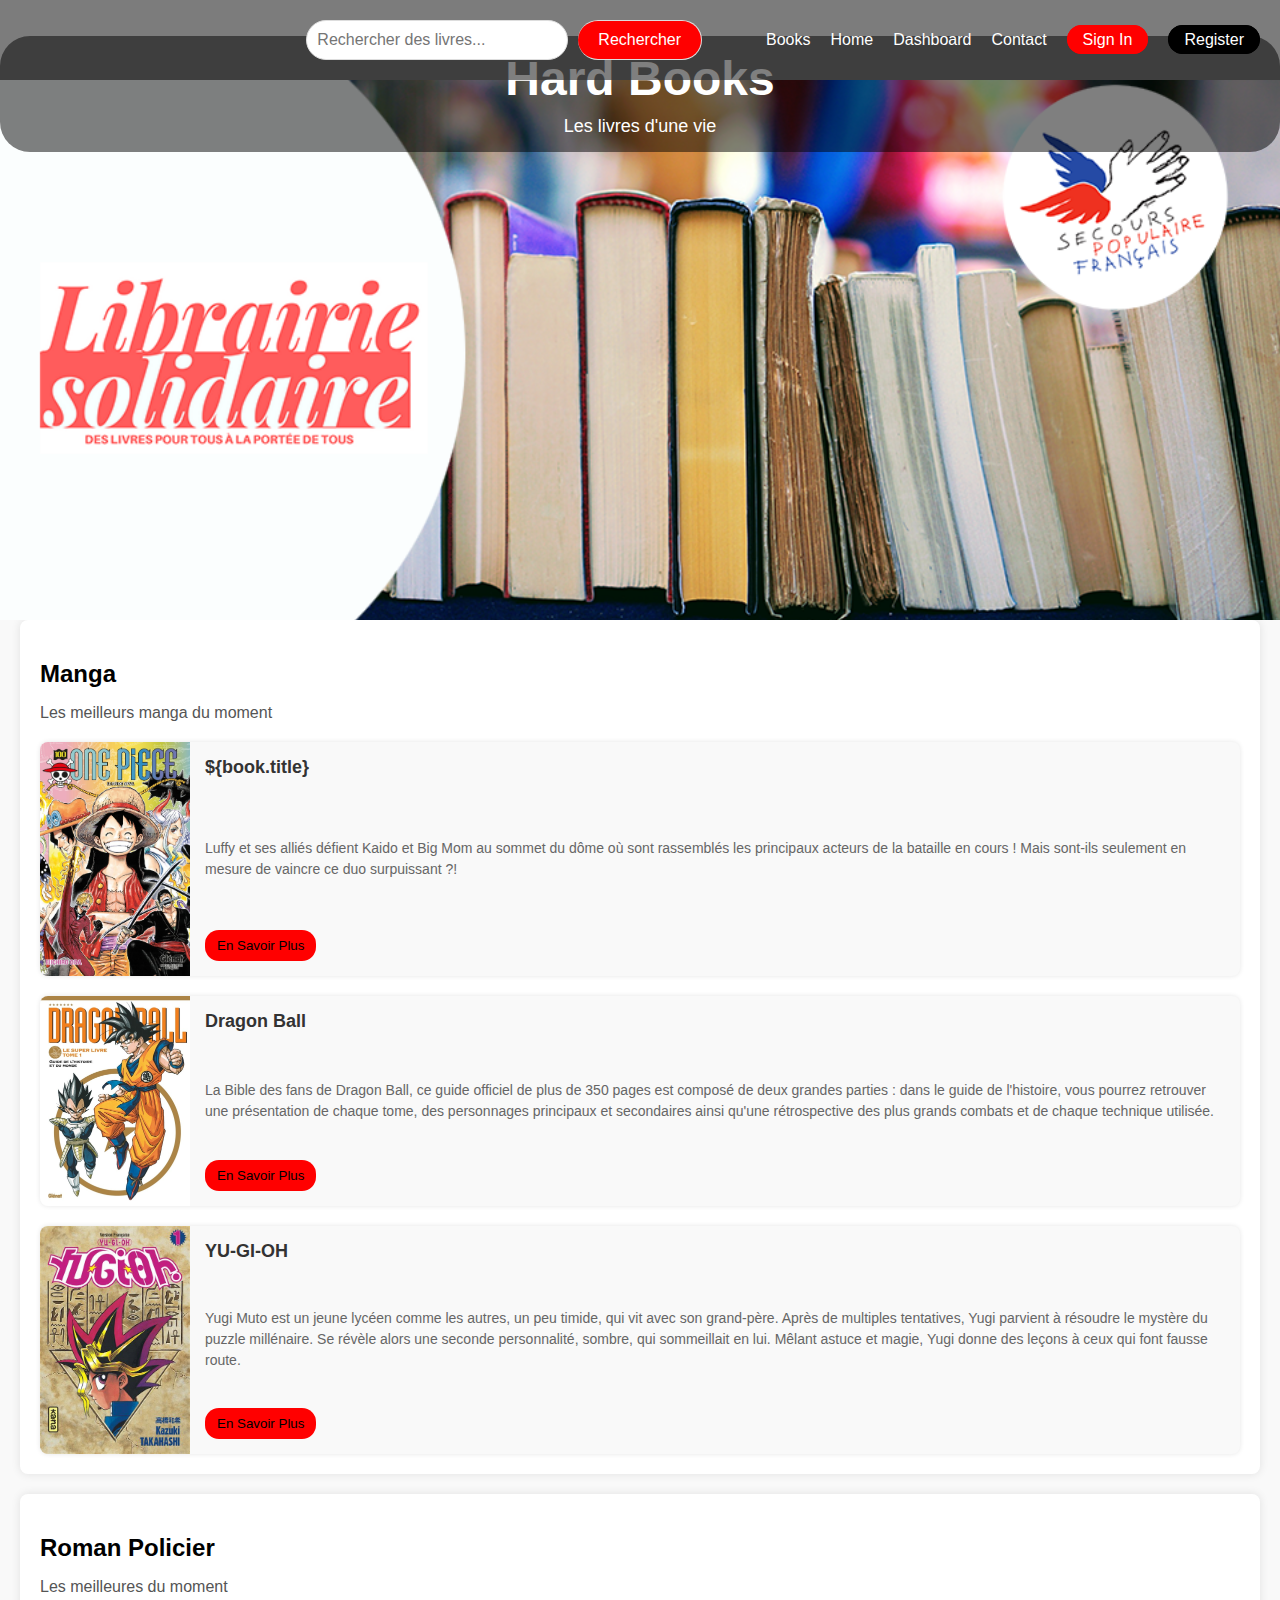
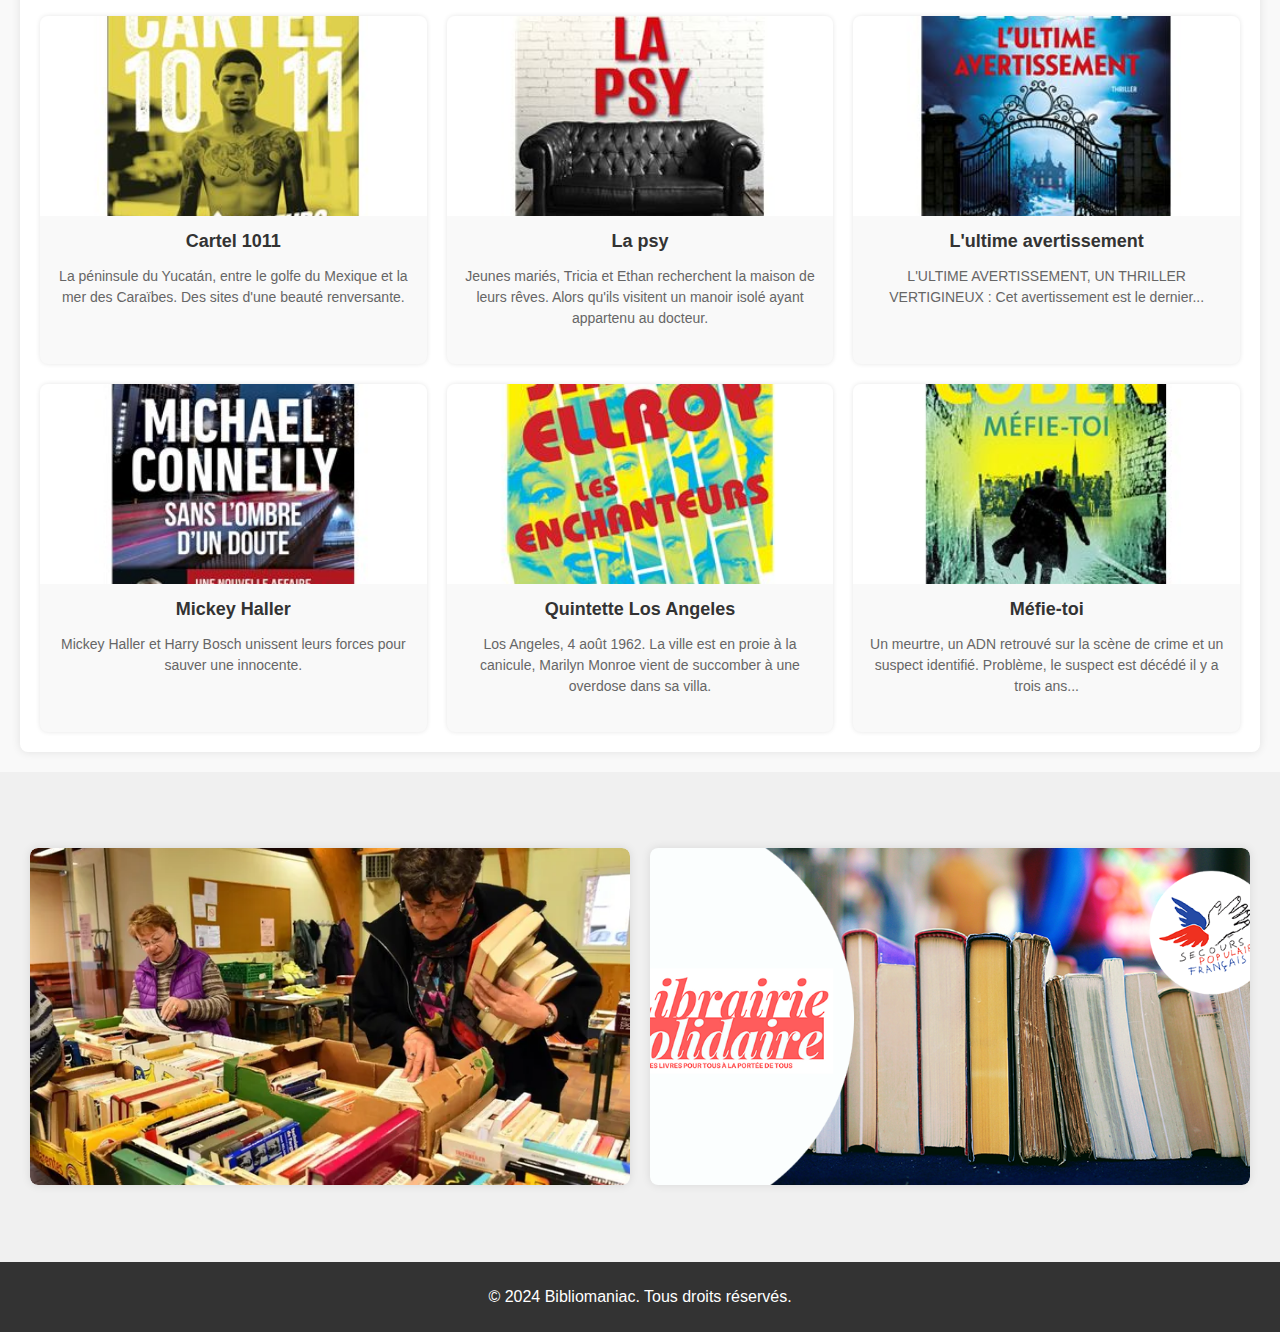
==== commit d07298f7: "💄styled : login page" ====
--- a/index.html
+++ b/index.html
@@ -1,224 +1,200 @@
 <!DOCTYPE html>
 <html lang="en">
-	<head>
-		<meta charset="UTF-8" />
-		<meta name="viewport" content="width=device-width, initial-scale=1.0" />
-		<title>Bibliomaniac</title>
-		<link rel="stylesheet" href="style.css" />
-	</head>
-	<!--  -->
-	<body>
-		<header class="header">
-			<div class="header-content">
-				<nav class="navbar">
-					<div class="navbar-toggle" id="navbar-toggle">☰</div>
-					<ul class="navbar-menu" id="navbar-menu">
-						<li><a href="Front/html/allBooks.html">Books</a></li>
-						<li><a href="index.html">Home</a></li>
-						<li><a href="Front/html/dashboard.html">Dashboard</a></li>
-						<li><a href="#">Contact</a></li>
-						<li>
-							<a href="Front/html/login.html" class="btn btn-secondary"
-								>Sign In</a
-							>
-						</li>
-						<li>
-							<a href="#" class="btn btn-primary">Register</a>
-						</li>
-					</ul>
-				</nav>
-			</div>
-		</header>
-
-		<main>
-			<section class="hero">
-				<div class="hero-content">
-					<h1>Hard Books</h1>
-					<p>Les livres d'une vie</p>
+
+<head>
+	<meta charset="UTF-8" />
+	<meta name="viewport" content="width=device-width, initial-scale=1.0" />
+	<title>Bibliomaniac</title>
+	<link rel="stylesheet" href="style.css" />
+</head>
+<!--  -->
+
+<body>
+	<header class="header">
+		<div class="header-content">
+			<nav class="navbar">
+
+
+				<div id="search-container">
+					<input type="text" id="search" placeholder="Rechercher des livres...">
+					<button id="searchBtn">Rechercher</button>
 				</div>
-			</section>
-
-			
-			<section class="manga-section">
-				<h2>Manga</h2>
-				<p>Les meilleurs manga du moment</p>
-				<div class="manga-list">
-					<article class="manga-item">
-						<img
-							src="Front/img/OnePiece.jpeg"
-							alt="One Piece"
-							class="manga-image"
-						/>
-						<div class="manga-content">	
-							<h3>One Piece</h3>
-							<p>
-								Luffy et ses alliés défient Kaido et Big Mom au sommet du dôme
-								où sont rassemblés les principaux acteurs de la bataille en
-								cours ! Mais sont-ils seulement en mesure de vaincre ce duo
-								surpuissant ?!
-							</p>
-							<a href="Front/html/OnePiece.html">
-								<button class="btn">En Savoir Plus</button>
-							</a>
-						</div>
-					</article>
-					<article class="manga-item">
-						<img
-							src="Front/img/dragonBall.jpg"
-							alt="Dragon Ball"
-							class="manga-image"
-						/>
-						<div class="manga-content">
-							<h3>Dragon Ball</h3>
-							<p>
-								La Bible des fans de Dragon Ball, ce guide officiel de plus de
-								350 pages est composé de deux grandes parties : dans le guide de
-								l'histoire, vous pourrez retrouver une présentation de chaque
-								tome, des personnages principaux et secondaires ainsi qu'une
-								rétrospective des plus grands combats et de chaque technique
-								utilisée.
-							</p>
-							<a href="Front/html/BooksDetail.html">
-								<button class="btn">En Savoir Plus</button>
-							</a>
-						</div>
-					</article>
-					<article class="manga-item">
-						<img
-							src="Front/img/Yu-Gi-Oh-Tome-1.jpg"
-							alt="YU-GI-OH"
-							class="manga-image"
-						/>
-						<div class="manga-content">
-							<h3>YU-GI-OH</h3>
-							<p>
-								Yugi Muto est un jeune lycéen comme les autres, un peu timide,
-								qui vit avec son grand-père. Après de multiples tentatives, Yugi
-								parvient à résoudre le mystère du puzzle millénaire. Se révèle
-								alors une seconde personnalité, sombre, qui sommeillait en lui.
-								Mêlant astuce et magie, Yugi donne des leçons à ceux qui font
-								fausse route.
-							</p>
-							<a href="Front/html/YuGiOh.html">
-								<button class="btn">En Savoir Plus</button>
-							</a>
-						</div>
-					</article>
-				</div>
-			</section>
-
-			<section class="roman-section">
-				<h2>Roman Policier</h2>
-				<p>Les meilleures du moment</p>
-				<div class="roman-list">
-					<article class="roman-item">
-						<img
-							src="Front/img/Cartel.jpg"
-							alt="Cartel 1011"
-							class="roman-image"
-						/>
-						<div class="roman-content">
-							<h3>Cartel 1011</h3>
-							<p>
-								La péninsule du Yucatán, entre le golfe du Mexique et la mer des
-								Caraïbes. Des sites d'une beauté renversante.
-							</p>
-						</div>
-					</article>
-					<article class="roman-item">
-						<img src="Front/img/La-psy.jpg" alt="La psy" class="roman-image" />
-						<div class="roman-content">
-							<h3>La psy</h3>
-							<p>
-								Jeunes mariés, Tricia et Ethan recherchent la maison de leurs
-								rêves. Alors qu'ils visitent un manoir isolé ayant appartenu au
-								docteur.
-							</p>
-						</div>
-					</article>
-					<article class="roman-item">
-						<img
-							src="Front/img/L-ultime-avertiement.jpg"
-							alt="L'ultime avertissement"
-							class="roman-image"
-						/>
-						<div class="roman-content">
-							<h3>L'ultime avertissement</h3>
-							<p>
-								L'ULTIME AVERTISSEMENT, UN THRILLER VERTIGINEUX : Cet
-								avertissement est le dernier...
-							</p>
-						</div>
-					</article>
-					<article class="roman-item">
-						<img
-							src="Front/img/Sans-l-ombre-d-un-doute.jpg"
-							alt="Mickey Haller"
-							class="roman-image"
-						/>
-						<div class="roman-content">
-							<h3>Mickey Haller</h3>
-							<p>
-								Mickey Haller et Harry Bosch unissent leurs forces pour sauver
-								une innocente.
-							</p>
-						</div>
-					</article>
-					<article class="roman-item">
-						<img
-							src="Front/img/Les-Enchanteurs.jpg"
-							alt="Quintette Los Angeles"
-							class="roman-image"
-						/>
-						<div class="roman-content">
-							<h3>Quintette Los Angeles</h3>
-							<p>
-								Los Angeles, 4 août 1962. La ville est en proie à la canicule,
-								Marilyn Monroe vient de succomber à une overdose dans sa villa.
-							</p>
-						</div>
-					</article>
-					<article class="roman-item">
-						<img
-							src="Front/img/Mefie-toi.jpg"
-							alt="Méfie-toi"
-							class="roman-image"
-						/>
-						<div class="roman-content">
-							<h3>Méfie-toi</h3>
-							<p>
-								Un meurtre, un ADN retrouvé sur la scène de crime et un suspect
-								identifié. Problème, le suspect est décédé il y a trois ans...
-							</p>
-						</div>
-					</article>
-				</div>
-			</section>
-			<section class="image-section">
-				<div class="image-container">
-					<img src="Front/img/AssociationImg.webp" alt="Image Association" />
-				</div>
-				<div class="image-container">
-					<img
-						src="Front/img/Librairie_solidaire-secours-populaire-u-bordeaux-montaigne_max460x960.png"
-						alt="Image Asso"
-					/>
-				</div>
-			</section>
-
-		</main>
-
-		<footer>
-			<p>© 2024 Bibliomaniac. Tous droits réservés.</p>
-		</footer>
-
-		<script>
-			document
-				.getElementById('navbar-toggle')
-				.addEventListener('click', function () {
-					const navbarMenu = document.getElementById('navbar-menu');
-					navbarMenu.classList.toggle('show');
-				});
-		</script>
-	</body>
-</html>
+				<div id="results"></div>
+
+
+				<div class="navbar-toggle" id="navbar-toggle">☰</div>
+				<ul class="navbar-menu" id="navbar-menu">
+					<li><a href="Front/html/allBooks.html">Books</a></li>
+					<li><a href="index.html">Home</a></li>
+					<li><a href="Front/html/dashboard.html">Dashboard</a></li>
+					<li><a href="#">Contact</a></li>
+					<li>
+						<a href="Front/html/login.html" class="btn btn-secondary">Sign In</a>
+					</li>
+					<li>
+						<a href="#" class="btn btn-primary">Register</a>
+					</li>
+				</ul>
+			</nav>
+		</div>
+	</header>
+
+	<main>
+		<section class="hero">
+			<div class="hero-content">
+				<h1>Hard Books</h1>
+				<p>Les livres d'une vie</p>
+			</div>
+		</section>
+
+
+		<section class="manga-section">
+			<h2>Manga</h2>
+			<p>Les meilleurs manga du moment</p>
+			<div class="manga-list">
+				<article class="manga-item">
+					<img src="Front/img/OnePiece.jpeg" alt="One Piece" class="manga-image" />
+					<div class="manga-content">
+						<h3>${book.title}</h3>
+						<p>
+							Luffy et ses alliés défient Kaido et Big Mom au sommet du dôme
+							où sont rassemblés les principaux acteurs de la bataille en
+							cours ! Mais sont-ils seulement en mesure de vaincre ce duo
+							surpuissant ?!
+						</p>
+						<a href="Front/html/OnePiece.html">
+							<button class="btn">En Savoir Plus</button>
+						</a>
+					</div>
+				</article>
+				<article class="manga-item">
+					<img src="Front/img/dragonBall.jpg" alt="Dragon Ball" class="manga-image" />
+					<div class="manga-content">
+						<h3>Dragon Ball</h3>
+						<p>
+							La Bible des fans de Dragon Ball, ce guide officiel de plus de
+							350 pages est composé de deux grandes parties : dans le guide de
+							l'histoire, vous pourrez retrouver une présentation de chaque
+							tome, des personnages principaux et secondaires ainsi qu'une
+							rétrospective des plus grands combats et de chaque technique
+							utilisée.
+						</p>
+						<a href="Front/html/BooksDetail.html">
+							<button class="btn">En Savoir Plus</button>
+						</a>
+					</div>
+				</article>
+				<article class="manga-item">
+					<img src="Front/img/Yu-Gi-Oh-Tome-1.jpg" alt="YU-GI-OH" class="manga-image" />
+					<div class="manga-content">
+						<h3>YU-GI-OH</h3>
+						<p>
+							Yugi Muto est un jeune lycéen comme les autres, un peu timide,
+							qui vit avec son grand-père. Après de multiples tentatives, Yugi
+							parvient à résoudre le mystère du puzzle millénaire. Se révèle
+							alors une seconde personnalité, sombre, qui sommeillait en lui.
+							Mêlant astuce et magie, Yugi donne des leçons à ceux qui font
+							fausse route.
+						</p>
+						<a href="Front/html/YuGiOh.html">
+							<button class="btn">En Savoir Plus</button>
+						</a>
+					</div>
+				</article>
+			</div>
+		</section>
+
+		<section class="roman-section">
+			<h2>Roman Policier</h2>
+			<p>Les meilleures du moment</p>
+			<div class="roman-list">
+				<article class="roman-item">
+					<img src="Front/img/Cartel.jpg" alt="Cartel 1011" class="roman-image" />
+					<div class="roman-content">
+						<h3>Cartel 1011</h3>
+						<p>
+							La péninsule du Yucatán, entre le golfe du Mexique et la mer des
+							Caraïbes. Des sites d'une beauté renversante.
+						</p>
+					</div>
+				</article>
+				<article class="roman-item">
+					<img src="Front/img/La-psy.jpg" alt="La psy" class="roman-image" />
+					<div class="roman-content">
+						<h3>La psy</h3>
+						<p>
+							Jeunes mariés, Tricia et Ethan recherchent la maison de leurs
+							rêves. Alors qu'ils visitent un manoir isolé ayant appartenu au
+							docteur.
+						</p>
+					</div>
+				</article>
+				<article class="roman-item">
+					<img src="Front/img/L-ultime-avertiement.jpg" alt="L'ultime avertissement" class="roman-image" />
+					<div class="roman-content">
+						<h3>L'ultime avertissement</h3>
+						<p>
+							L'ULTIME AVERTISSEMENT, UN THRILLER VERTIGINEUX : Cet
+							avertissement est le dernier...
+						</p>
+					</div>
+				</article>
+				<article class="roman-item">
+					<img src="Front/img/Sans-l-ombre-d-un-doute.jpg" alt="Mickey Haller" class="roman-image" />
+					<div class="roman-content">
+						<h3>Mickey Haller</h3>
+						<p>
+							Mickey Haller et Harry Bosch unissent leurs forces pour sauver
+							une innocente.
+						</p>
+					</div>
+				</article>
+				<article class="roman-item">
+					<img src="Front/img/Les-Enchanteurs.jpg" alt="Quintette Los Angeles" class="roman-image" />
+					<div class="roman-content">
+						<h3>Quintette Los Angeles</h3>
+						<p>
+							Los Angeles, 4 août 1962. La ville est en proie à la canicule,
+							Marilyn Monroe vient de succomber à une overdose dans sa villa.
+						</p>
+					</div>
+				</article>
+				<article class="roman-item">
+					<img src="Front/img/Mefie-toi.jpg" alt="Méfie-toi" class="roman-image" />
+					<div class="roman-content">
+						<h3>Méfie-toi</h3>
+						<p>
+							Un meurtre, un ADN retrouvé sur la scène de crime et un suspect
+							identifié. Problème, le suspect est décédé il y a trois ans...
+						</p>
+					</div>
+				</article>
+			</div>
+		</section>
+		<section class="image-section">
+			<div class="image-container">
+				<img src="Front/img/AssociationImg.webp" alt="Image Association" />
+			</div>
+			<div class="image-container">
+				<img src="Front/img/Librairie_solidaire-secours-populaire-u-bordeaux-montaigne_max460x960.png"
+					alt="Image Asso" />
+			</div>
+		</section>
+
+	</main>
+
+	<footer>
+		<p>© 2024 Bibliomaniac. Tous droits réservés.</p>
+	</footer>
+
+	<script>
+		document
+			.getElementById('navbar-toggle')
+			.addEventListener('click', function () {
+				const navbarMenu = document.getElementById('navbar-menu');
+				navbarMenu.classList.toggle('show');
+			});
+	</script>
+</body>
+
+</html>--- a/style.css
+++ b/style.css
@@ -20,6 +20,40 @@
 	background: rgba(0, 0, 0, 0.5);
 	padding: 20px;
 }
+
+
+/* SEARCHBAR / BTN */
+#search-container {
+    display: flex;
+    justify-content: center;
+    align-items: center;
+    margin-right : 4rem;
+}
+#search {
+    margin-right: 10px;
+    width: 15rem;
+    padding: 10px;
+    font-size: 16px;
+    border: 1px solid #ddd;
+    border-radius: 20px;
+    outline: none;
+}
+
+#searchBtn {
+    padding: 10px 20px;
+    font-size: 16px;
+    border: 1px solid #ddd;
+    border-left: none;
+    background-color: #ff0000;
+    color: white;
+    border-radius: 20px;
+    cursor: pointer;
+}
+
+#searchBtn:hover {
+    background-color: #cc0000;
+}
+
 
 .navbar {
 	display: flex;
@@ -74,9 +108,9 @@
 
 /* Bouton Sign In */
 .btn-secondary {
-	background-color: #cccccc;
+	background-color: #ff0000;
 	color: black;
-	border: 1px solid #cccccc;
+	border: 1px solid #ff0000;
 	transition: background-color 0.3s ease, color 0.3s ease;
 }
 
@@ -121,8 +155,10 @@
 
 .hero-content {
 	background: rgba(0, 0, 0, 0.5);
-	padding: 20px;
-	border-radius: 8px;
+	padding: 15px;
+	border-radius: 30px;
+	margin-top: -26rem;
+	width: 20%;
 }
 
 .hero h1 {
@@ -135,15 +171,38 @@
 	margin: 10px 0 0;
 }
 
-/* Responcive pour les téléphones */
+/* Responsive pour les téléphones */
 @media (max-width: 768px) {
-	.hero {
-		width: 100%;
-		margin-left: 0;
-		background-size: cover;
-		height: 60vh;
-	}
-}
+    .hero {
+        width: 100%;
+        margin-left: 0;
+        background-size: cover;
+        height: 60vh;
+    }
+    .hero-content {
+        background: rgba(0, 0, 0, 0.5);
+        padding: 15px;
+        border-radius: 30px;
+        margin-top: -32rem;
+        width: 90%;
+    }
+}
+@media (max-width: 1365px) {
+    .hero {
+        width: 100%;
+        margin-left: 0;
+        background-size: cover;
+        height: 60vh;
+    }
+    .hero-content {
+        background: rgba(0, 0, 0, 0.5);
+        padding: 15px;
+        border-radius: 30px;
+        margin-top: -32rem;
+        width: 100%;
+    }
+}
+
 
 /* Section images */
 .image-section {
@@ -246,7 +305,7 @@
 /* Boutons En savoir plus */
 .manga-content .btn {
 	align-self: start;
-	background: #cccccc;
+	background: #ff0000;
 	color: black;
 	border: none;
 	padding: 8px 12px;
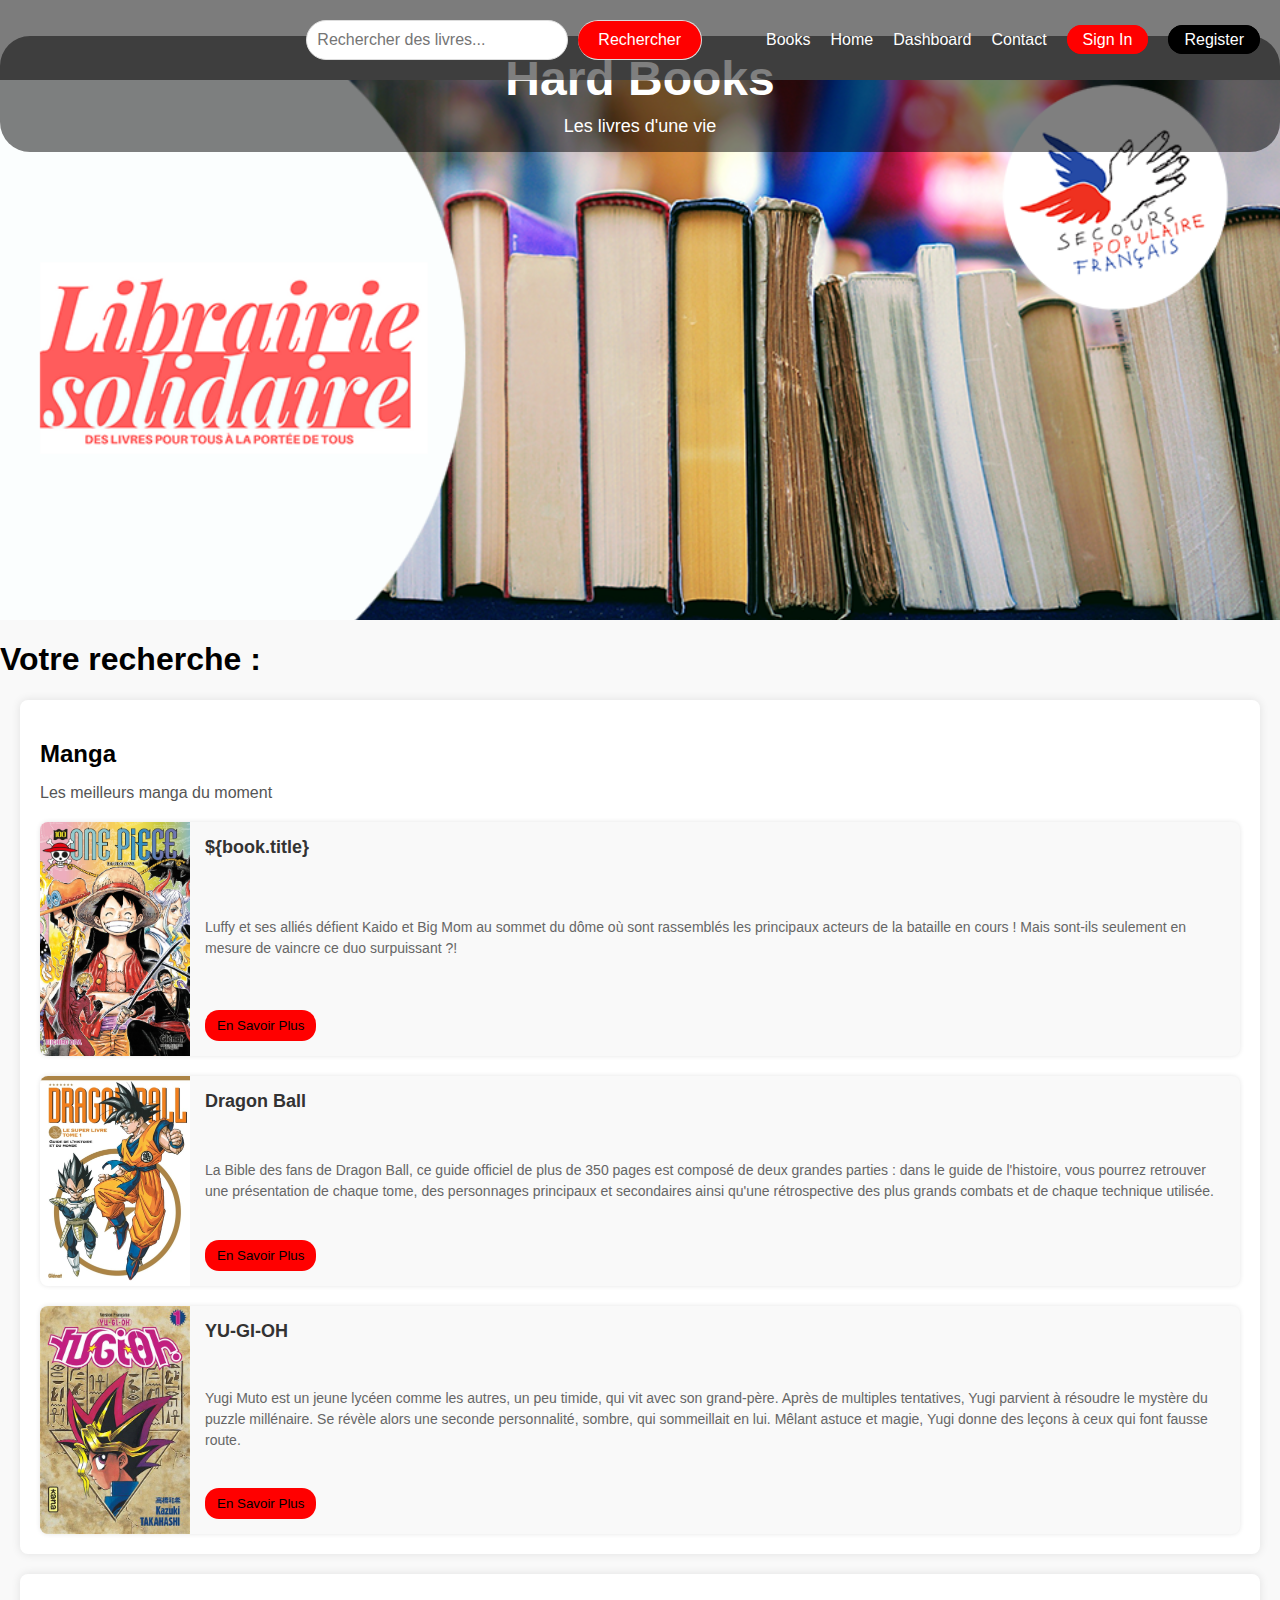
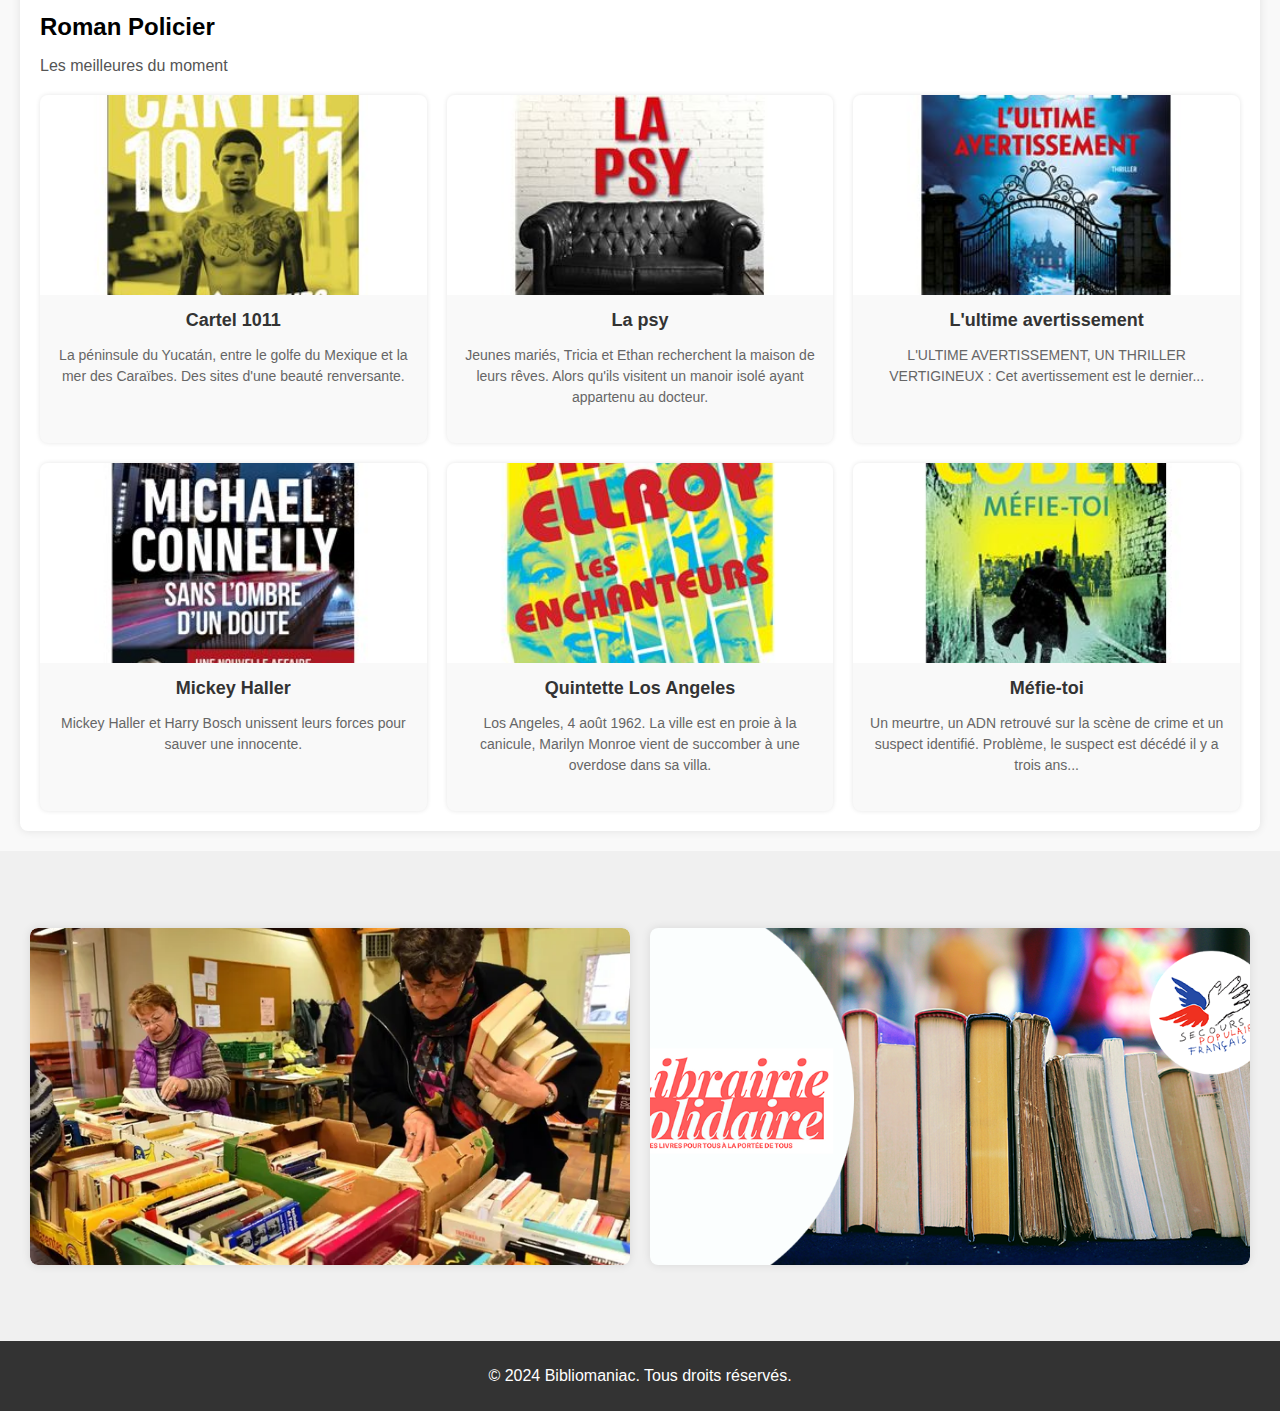
==== commit 2d19f59c: "✨Search on index OK ✅" ====
--- a/index.html
+++ b/index.html
@@ -19,7 +19,6 @@
 					<input type="text" id="search" placeholder="Rechercher des livres...">
 					<button id="searchBtn">Rechercher</button>
 				</div>
-				<div id="results"></div>
 
 
 				<div class="navbar-toggle" id="navbar-toggle">☰</div>
@@ -46,6 +45,11 @@
 				<p>Les livres d'une vie</p>
 			</div>
 		</section>
+
+		<section>
+				<h1>Votre recherche :</h1>
+			<div class="book-grid" id="results">		
+			</section>
 
 
 		<section class="manga-section">
@@ -187,13 +191,7 @@
 		<p>© 2024 Bibliomaniac. Tous droits réservés.</p>
 	</footer>
 
-	<script>
-		document
-			.getElementById('navbar-toggle')
-			.addEventListener('click', function () {
-				const navbarMenu = document.getElementById('navbar-menu');
-				navbarMenu.classList.toggle('show');
-			});
+	<script src="fetch.js">
 	</script>
 </body>
 
--- a/style.css
+++ b/style.css
@@ -1,34 +1,34 @@
 body {
-	font-family: 'Arial', sans-serif;
-	margin: 0;
-	padding: 0;
-	background-color: #f9f9f9;
+    font-family: 'Arial', sans-serif;
+    margin: 0;
+    padding: 0;
+    background-color: #f9f9f9;
 }
 
 /* Header */
 .header {
-	position: relative;
-	text-align: center;
-	color: white;
+    position: relative;
+    text-align: center;
+    color: white;
 }
 
 .header-content {
-	display: flex;
-	justify-content: end;
-	position: relative;
-	z-index: 2;
-	background: rgba(0, 0, 0, 0.5);
-	padding: 20px;
-}
-
+    display: flex;
+    justify-content: end;
+    position: relative;
+    z-index: 2;
+    background: rgba(0, 0, 0, 0.5);
+    padding: 20px;
+}
 
 /* SEARCHBAR / BTN */
 #search-container {
     display: flex;
     justify-content: center;
     align-items: center;
-    margin-right : 4rem;
-}
+    margin-right: 4rem;
+}
+
 #search {
     margin-right: 10px;
     width: 15rem;
@@ -54,87 +54,85 @@
     background-color: #cc0000;
 }
 
-
 .navbar {
-	display: flex;
-	justify-content: space-between;
-	align-items: center;
+    display: flex;
+    justify-content: space-between;
+    align-items: center;
 }
 
 .navbar-menu {
-	list-style: none;
-	padding: 0;
-	display: flex;
-	gap: 20px;
-	margin: 0;
+    list-style: none;
+    padding: 0;
+    display: flex;
+    gap: 20px;
+    margin: 0;
 }
 
 .navbar a {
-	color: white;
-	text-decoration: none;
+    color: white;
+    text-decoration: none;
 }
 
 /* Menu burger */
 .navbar-toggle {
-	display: none;
-	font-size: 24px;
-	cursor: pointer;
-	color: white;
-}
-
-
-/* Responsive Styling menu burger*/
+    display: none;
+    font-size: 24px;
+    cursor: pointer;
+    color: white;
+}
+
+/* Responsive Styling menu burger */
 @media (max-width: 768px) {
-	.navbar-menu {
-		display: none;
-		flex-direction: column;
-		background-color: rgba(0, 0, 0, 0.8);
-		position: absolute;
-		top: 100%;
-		left: 0;
-		right: 0;
-		padding: 10px 0;
-		z-index: 1;
-	}
-
-	.navbar-menu.show {
-		display: flex;
-	}
-
-	.navbar-toggle {
-		display: block;
-	}
+    .navbar-menu {
+        display: none;
+        flex-direction: column;
+        background-color: rgba(0, 0, 0, 0.8);
+        position: absolute;
+        top: 100%;
+        left: 0;
+        right: 0;
+        padding: 10px 0;
+        z-index: 1;
+    }
+
+    .navbar-menu.show {
+        display: flex;
+    }
+
+    .navbar-toggle {
+        display: block;
+    }
 }
 
 /* Bouton Sign In */
 .btn-secondary {
-	background-color: #ff0000;
-	color: black;
-	border: 1px solid #ff0000;
-	transition: background-color 0.3s ease, color 0.3s ease;
+    background-color: #ff0000;
+    color: black;
+    border: 1px solid #ff0000;
+    transition: background-color 0.3s ease, color 0.3s ease;
 }
 
 .btn-secondary:hover {
-	background-color: #aaaaaa;
-	color: white;
+    background-color: #aaaaaa;
+    color: white;
 }
 
 /* Bouton Register */
 .btn-primary {
-	background-color: #000000;
-	color: white;
-	border: 1px solid #000000;
-	transition: background-color 0.3s ease, color 0.3s ease;
+    background-color: #000000;
+    color: white;
+    border: 1px solid #000000;
+    transition: background-color 0.3s ease, color 0.3s ease;
 }
 
 .btn-primary:hover {
-	background-color: #333333;
-	color: #f0f0f0;
+    background-color: #333333;
+    color: #f0f0f0;
 }
 
 .btn {
-	padding: 5px 15px;
-	border-radius: 20px;
+    padding: 5px 15px;
+    border-radius: 20px;
 }
 
 /* Section image avec le h1 et h2 */
@@ -142,8 +140,7 @@
     position: relative;
     left: 0;
     min-height: 50vh; /* Réduit la hauteur minimale de la section */
-    background: url('Front/img/Librairie_solidaire-secours-populaire-u-bordeaux-montaigne_max460x960.png')
-        no-repeat center center;
+    background: url('Front/img/Librairie_solidaire-secours-populaire-u-bordeaux-montaigne_max460x960.png') no-repeat center center;
     background-size: contain; /* Ajuste l'image pour qu'elle soit entièrement visible */
     display: flex;
     align-items: center;
@@ -154,21 +151,21 @@
 }
 
 .hero-content {
-	background: rgba(0, 0, 0, 0.5);
-	padding: 15px;
-	border-radius: 30px;
-	margin-top: -26rem;
-	width: 20%;
+    background: rgba(0, 0, 0, 0.5);
+    padding: 15px;
+    border-radius: 30px;
+    margin-top: -26rem;
+    width: 20%;
 }
 
 .hero h1 {
-	font-size: 48px;
-	margin: 0;
+    font-size: 48px;
+    margin: 0;
 }
 
 .hero p {
-	font-size: 18px;
-	margin: 10px 0 0;
+    font-size: 18px;
+    margin: 10px 0 0;
 }
 
 /* Responsive pour les téléphones */
@@ -179,6 +176,7 @@
         background-size: cover;
         height: 60vh;
     }
+
     .hero-content {
         background: rgba(0, 0, 0, 0.5);
         padding: 15px;
@@ -187,6 +185,7 @@
         width: 90%;
     }
 }
+
 @media (max-width: 1365px) {
     .hero {
         width: 100%;
@@ -194,6 +193,7 @@
         background-size: cover;
         height: 60vh;
     }
+
     .hero-content {
         background: rgba(0, 0, 0, 0.5);
         padding: 15px;
@@ -203,194 +203,257 @@
     }
 }
 
-
 /* Section images */
 .image-section {
-	height: 450px;
-	display: flex;
-	gap: 20px;
-	padding: 20px;
-	justify-content: center;
-	align-items: center;
-	background-color: #f0f0f0;
+    height: 450px;
+    display: flex;
+    gap: 20px;
+    padding: 20px;
+    justify-content: center;
+    align-items: center;
+    background-color: #f0f0f0;
 }
 
 .image-container {
-	flex: 1;
-	max-width: 600px;
-	aspect-ratio: 16 / 9;
-	/* Pour que les div est la même dimension */
-	overflow: hidden;
-	border-radius: 8px;
-	box-shadow: 0px 0px 10px rgba(0, 0, 0, 0.1);
+    flex: 1;
+    max-width: 600px;
+    aspect-ratio: 16 / 9;
+    /* Pour que les div est la même dimension */
+    overflow: hidden;
+    border-radius: 8px;
+    box-shadow: 0px 0px 10px rgba(0, 0, 0, 0.1);
 }
 
 .image-container img {
-	width: 100%;
-	height: 100%;
-	object-fit: cover;
-	border-radius: 8px;
+    width: 100%;
+    height: 100%;
+    object-fit: cover;
+    border-radius: 8px;
 }
 
 /* Responsive Styling */
 @media (max-width: 768px) {
-	.image-section {
-		flex-direction: column;
-		gap: 20px;
-	}
+    .image-section {
+        flex-direction: column;
+        gap: 20px;
+    }
 }
 
 /* Section Manga */
 .manga-section {
-	background: #ffffff;
-	border-radius: 8px;
-	padding: 20px;
-	max-width: 1200px;
-	margin: 0 auto;
-	box-shadow: 0px 0px 10px rgba(0, 0, 0, 0.1);
+    background: #ffffff;
+    border-radius: 8px;
+    padding: 20px;
+    max-width: 1200px;
+    margin: 0 auto;
+    box-shadow: 0px 0px 10px rgba(0, 0, 0, 0.1);
 }
 
 .manga-section h2 {
-	font-size: 24px;
-	margin-bottom: 10px;
+    font-size: 24px;
+    margin-bottom: 10px;
 }
 
 .manga-section p {
-	font-size: 16px;
-	color: #555;
-	margin-bottom: 20px;
+    font-size: 16px;
+    color: #555;
+    margin-bottom: 20px;
 }
 
 .manga-list {
-	display: flex;
-	flex-direction: column;
-	gap: 20px;
+    display: flex;
+    flex-direction: column;
+    gap: 20px;
 }
 
 .manga-item {
-	display: flex;
-	background: #f9f9f9;
-	border-radius: 8px;
-	box-shadow: 0px 0px 5px rgba(0, 0, 0, 0.1);
-	overflow: hidden;
+    display: flex;
+    background: #f9f9f9;
+    border-radius: 8px;
+    box-shadow: 0px 0px 5px rgba(0, 0, 0, 0.1);
+    overflow: hidden;
 }
 
 .manga-image {
-	width: 150px;
-	height: auto;
-	object-fit: cover;
+    width: 150px;
+    height: auto;
+    object-fit: cover;
 }
 
 .manga-content {
-	padding: 15px;
-	display: flex;
-	flex-direction: column;
-	justify-content: space-between;
+    padding: 15px;
+    display: flex;
+    flex-direction: column;
+    justify-content: space-between;
 }
 
 .manga-content h3 {
-	margin-top: 0;
-	margin-bottom: 10px;
-	font-size: 18px;
-	color: #333;
+    margin-top: 0;
+    margin-bottom: 10px;
+    font-size: 18px;
+    color: #333;
 }
 
 .manga-content p {
-	font-size: 14px;
-	color: #666;
-	margin-bottom: 15px;
-	line-height: 1.5;
+    font-size: 14px;
+    color: #666;
+    margin-bottom: 15px;
+    line-height: 1.5;
 }
 
 /* Boutons En savoir plus */
 .manga-content .btn {
-	align-self: start;
-	background: #ff0000;
-	color: black;
-	border: none;
-	padding: 8px 12px;
-	border-radius: 14px;
-	cursor: pointer;
-	transition: background-color 0.3s ease;
+    align-self: start;
+    background: #ff0000;
+    color: black;
+    border: none;
+    padding: 8px 12px;
+    border-radius: 14px;
+    cursor: pointer;
+    transition: background-color 0.3s ease;
 }
 
 .manga-content .btn:hover {
-	background: #aaaaaa;
+    background: #aaaaaa;
 }
 
 /* Section Roman Policier */
 .roman-section {
-	background: #ffffff;
-	border-radius: 8px;
-	padding: 20px;
-	max-width: 1200px;
-	margin: 20px  auto;
-	box-shadow: 0px 0px 10px rgba(0, 0, 0, 0.1);
+    background: #ffffff;
+    border-radius: 8px;
+    padding: 20px;
+    max-width: 1200px;
+    margin: 20px auto;
+    box-shadow: 0px 0px 10px rgba(0, 0, 0, 0.1);
 }
 
 .roman-section h2 {
-	font-size: 24px;
-	margin-bottom: 10px;
+    font-size: 24px;
+    margin-bottom: 10px;
 }
 
 .roman-section p {
-	font-size: 16px;
-	color: #555;
-	margin-bottom: 20px;
+    font-size: 16px;
+    color: #555;
+    margin-bottom: 20px;
 }
 
 .roman-list {
-	display: grid;
-  	grid-template-columns: repeat(3, 1fr);
-  	gap: 20px;
+    display: grid;
+    grid-template-columns: repeat(3, 1fr);
+    gap: 20px;
 }
 
 .roman-item {
-	background: #f9f9f9;
-	border-radius: 8px;
-	box-shadow: 0px 0px 5px rgba(0, 0, 0, 0.1);
-	overflow: hidden;
-	display: flex;
-	flex-direction: column;
-	align-items: center;
-	text-align: center;
+    background: #f9f9f9;
+    border-radius: 8px;
+    box-shadow: 0px 0px 5px rgba(0, 0, 0, 0.1);
+    overflow: hidden;
+    display: flex;
+    flex-direction: column;
+    align-items: center;
+    text-align: center;
 }
 
 .roman-image {
-	width: 100%;
-	height: 200px;
-	object-fit: cover;
+    width: 100%;
+    height: 200px;
+    object-fit: cover;
 }
 
 .roman-content {
-	padding: 15px;
+    padding: 15px;
 }
 
 .roman-content h3 {
-	margin-top: 0;
-	margin-bottom: 10px;
-	font-size: 18px;
-	color: #333;
+    margin-top: 0;
+    margin-bottom: 10px;
+    font-size: 18px;
+    color: #333;
 }
 
 .roman-content p {
-	font-size: 14px;
-	color: #666;
-	line-height: 1.5;
+    font-size: 14px;
+    color: #666;
+    line-height: 1.5;
 }
 
 @media (max-width: 768px) {
-	.roman-list {
-		display: flex;
-	flex-direction: column;
-	gap: 20px;
-	}
+    .roman-list {
+        display: flex;
+        flex-direction: column;
+        gap: 20px;
+    }
 }
 
 /* Footer class */
 footer {
-	background: #333;
-	color: white;
-	text-align: center;
-	padding: 10px;
-}
+    background: #333;
+    color: white;
+    text-align: center;
+    padding: 10px;
+}
+
+.library {
+    flex: 1;
+    padding: 20px;
+    max-width: 1200px;
+    margin: 0 auto;
+    text-align: center;
+}
+
+.library h1 {
+    margin-bottom: 20px;
+    color: #333;
+}
+
+.book-grid {
+    display: grid;
+    grid-template-columns: repeat(auto-fit, minmax(200px, 1fr));
+    gap: 20px;
+}
+
+.book-card {
+    background: white;
+    border-radius: 30px;
+    box-shadow: 0 2px 5px rgba(0, 0, 0, 0.1);
+    overflow: hidden;
+    transition: transform 0.2s, box-shadow 0.2s;
+}
+
+.book-card p {
+    margin-bottom: 20px;
+    max-height: 100px; /* Limite la hauteur maximale du paragraphe */
+    overflow: hidden; /* Cache le contenu débordant */
+    text-overflow: ellipsis; /* Ajoute des points de suspension pour le texte débordant */
+    white-space: nowrap; /* Empêche le texte de s'étendre sur plusieurs lignes */
+}
+
+.book-card:hover {
+    transform: translateY(-15px);
+    box-shadow: 0 4px 10px rgba(0, 0, 0, 0.15);
+}
+
+.book-card img {
+    width: 100%;
+    height: 350px;
+    display: block;
+    object-fit: cover;
+}
+
+.book-card h2 {
+    margin: 10px 0;
+    font-size: 18px;
+    color: #333;
+}
+
+.book-card p {
+    color: #777;
+    font-size: 14px;
+    margin: 0 0 10px;
+}
+
+.btn:hover {
+    background-color: #333;
+    transform: translateY(-5px);
+}